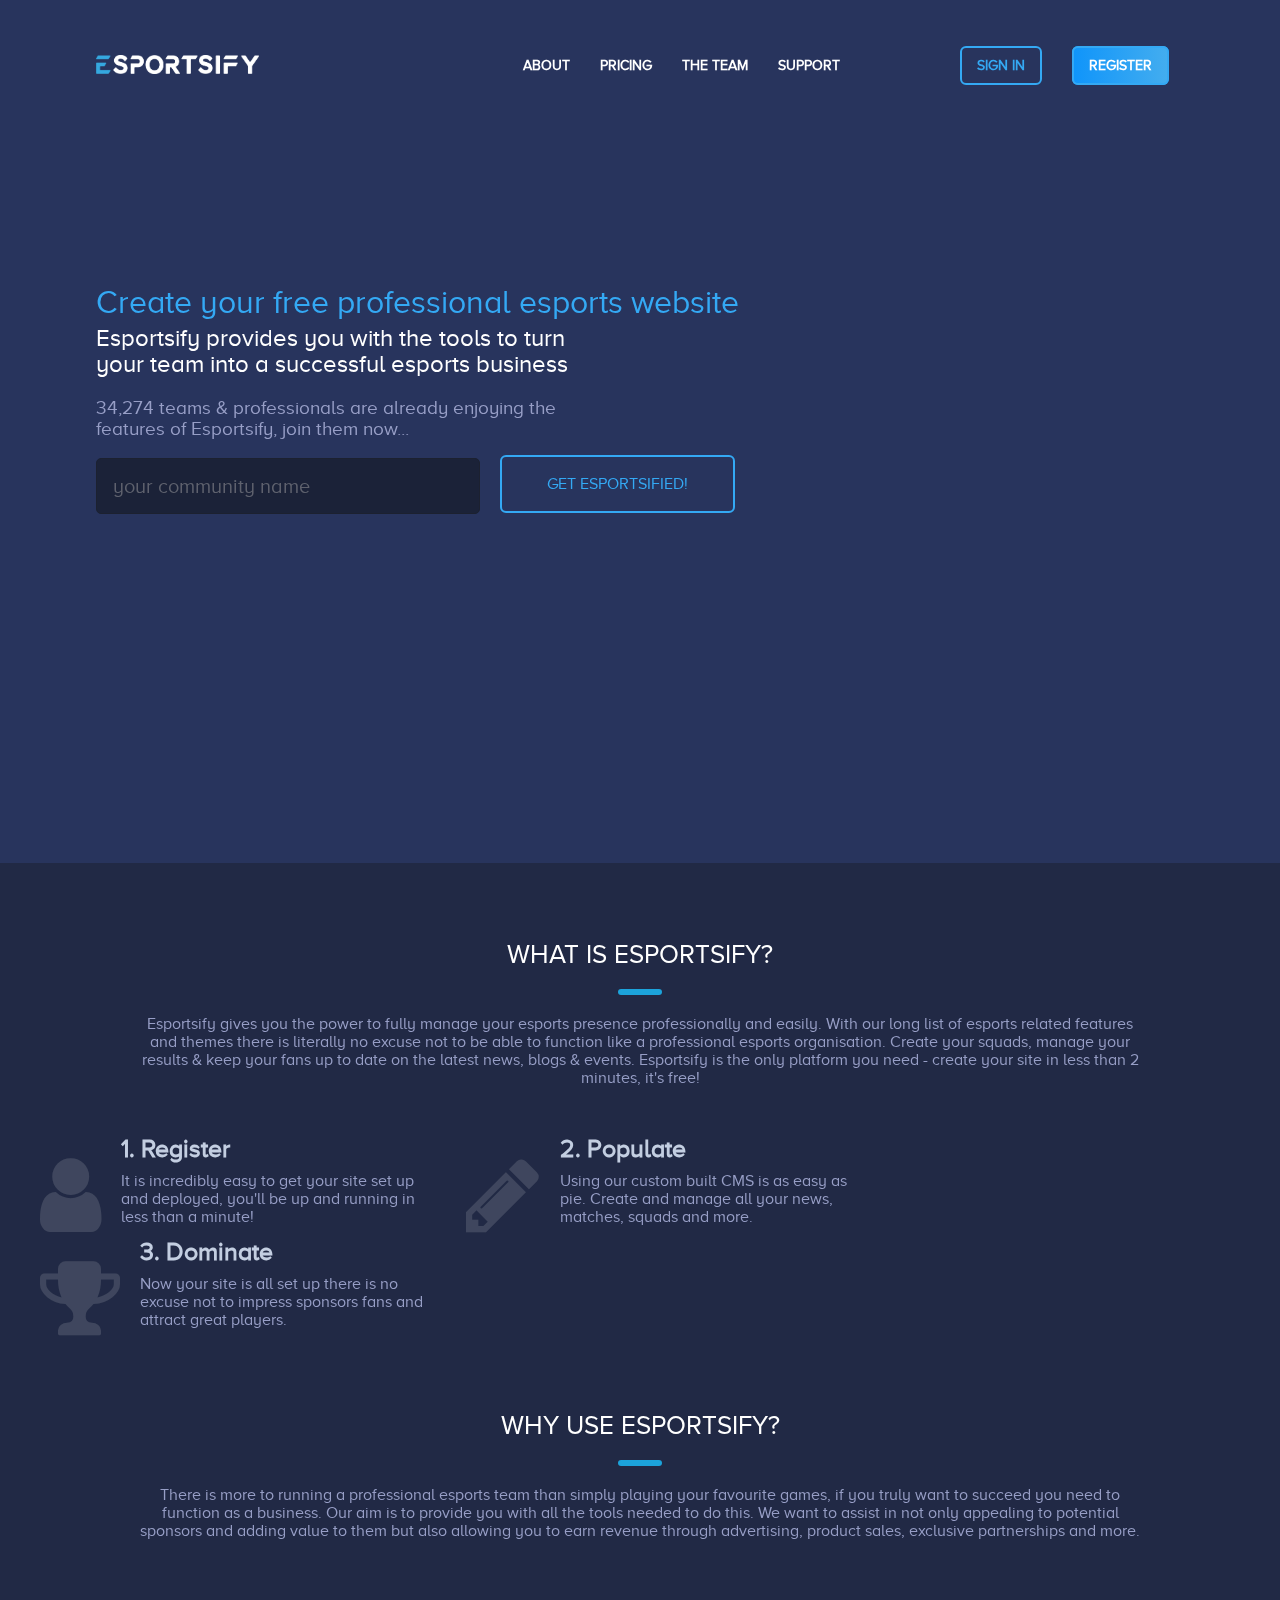
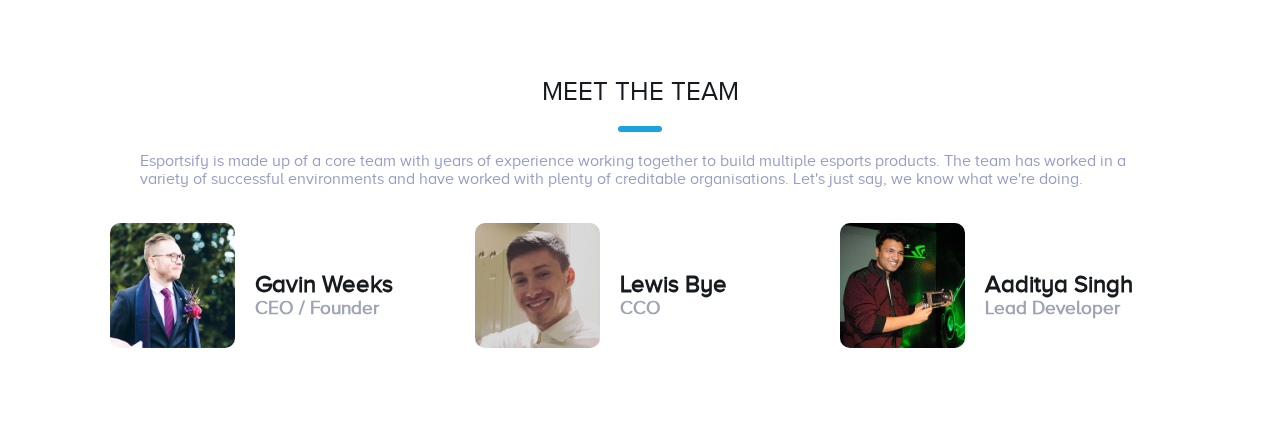
==== index.html @ 8fcce278 "new background video and about tidy up" ====
<!DOCTYPE html>

<head>
  <title>Esportsify</title>

  <link rel="stylesheet" type="text/css" href="/fonts/fonts.min.css">
  <link rel="stylesheet" type="text/css" href="css/font-awesome.min.css">
  <link rel="stylesheet" type="text/css" href="css/style.css">
</head>

<body>

  <div class="wrap">

    <header class="main-header">
      <div class="container">
        <img class="logo" src="img/logo.png">

        <ul class="secondary-nav">
          <li><a href="sign.html" class="signin-bttn">SIGN IN</a></li>
          <li><a href="register.html" class="register-bttn">REGISTER</a></li>
        </ul>

        <ul class="main-nav">
          <li><a href="#">ABOUT</a></li>
          <li><a href="#">PRICING</a></li>
          <li><a href="#">THE TEAM</a></li>
          <li><a href="#">SUPPORT</a></li>
        </ul>

        <video playsinline autoplay muted loop id="bgvid">
          <source src="img/background.mp4" type="video/mp4">
        </video>

      </div>
    </header>

    <div class="intro-container">

      <h1>Create your <strong>free</strong> professional esports website</h1>
      <h2>Esportsify provides you with the tools to turn your team into a successful esports business</h2>

      <h3>34,274 teams & professionals are already enjoying the features of Esportsify, <strong>join them now...</strong></h2>

      <form>
        <input type="text" placeholder="Your community name">
      </form>

      <a href="index.html" class="esprtfid-bttn">GET ESPORTSIFIED!</a>

  </div>

<div class="about-container clearfix">

    <h1>WHAT IS ESPORTSIFY?</h1>

    <span class="splitter"></span>

    <p>
      Esportsify gives you the power to fully manage your esports presence professionally and easily. With our long list of esports related features and themes there is literally no excuse not to be able to function like a professional esports organisation. Create your squads, manage your results & keep your fans up to date on the latest news, blogs & events. Esportsify is the only platform you need - create your site in less than 2 minutes, it's free!
    </p>

    <ul class="get-started clearfix">
    	<li>
    		<span class="fa-user fa"></span>
    			<h3>1. Register</h3>
          <p>It is incredibly easy to get your site set up and deployed, you'll be up and running in less than a minute!</p>
      </li>

      <li>
        <span class="fa-pencil fa"></span>
        <h3>2. Populate</h3>
        <p>Using our custom built CMS is as easy as pie. Create and manage all your news, matches, squads and more.</p>
      </li>

      <li>
        <span class="fa-trophy fa"></span>
        <h3>3. Dominate</h3>
        <p>Now your site is all set up there is no excuse not to impress sponsors fans and attract great players.</p>
      </li>
      </ul>

      <h1>WHY USE ESPORTSIFY?</h1>

      <span class="splitter"></span>

      <p>There is more to running a professional esports team than simply playing your favourite games, if you truly want to succeed you need to function as a business. Our aim is to provide you with all the tools needed to do this. We want to assist in
        not only appealing to potential sponsors and adding value to them but also allowing you to earn revenue through advertising, product sales, exclusive partnerships and more.</p>

    </div>

    <div class="team-container clearfix">

      <h1>MEET THE TEAM</h1>

      <span class="splitter"></span>

      <p>Esportsify is made up of a core team with years of experience working together to build multiple esports products. The team has worked in a variety of successful environments and have worked with plenty of creditable organisations.
        Let's just say, we know what we're doing. </p>

      <ul class="the-team clearfix">
        <li><img src="img/gavin.jpg" alt="Gavin Weeks">
          <h2>Gavin Weeks</h2>
          <h3>CEO / Founder</h3>
        </li>
        <li>
          <img src="img/lewis.png" alt="Lewis Bye">
          <h2>Lewis Bye</h2>
          <h3>CCO</h3>
        </li>
        <li><img src="img/aaditya.jpg" alt="Aaditya Singh">
          <h2>Aaditya Singh</h2>
          <h3>Lead Developer</h3>
        </li>
      </ul>


    </div>










  </div>

</body>

</html>
---- fonts/fonts.min.css ----
@font-face{font-family:proxima_nova_altblack;src:url('Mark Simonson - Proxima Nova Alt Black-webfont.eot');src:url('Mark Simonson - Proxima Nova Alt Black-webfont.eot?#iefix') format('embedded-opentype'),url('Mark Simonson - Proxima Nova Alt Black-webfont.woff2') format('woff2'),url('Mark Simonson - Proxima Nova Alt Black-webfont.woff') format('woff'),url('Mark Simonson - Proxima Nova Alt Black-webfont.ttf') format('truetype'),url('Mark Simonson - Proxima Nova Alt Black-webfont.svg#proxima_nova_altblack') format('svg');font-weight:400;font-style:normal}@font-face{font-family:proxima_nova_altbold;src:url('Mark Simonson - Proxima Nova Alt Bold-webfont.eot');src:url('Mark Simonson - Proxima Nova Alt Bold-webfont.eot?#iefix') format('embedded-opentype'),url('Mark Simonson - Proxima Nova Alt Bold-webfont.woff2') format('woff2'),url('Mark Simonson - Proxima Nova Alt Bold-webfont.woff') format('woff'),url('Mark Simonson - Proxima Nova Alt Bold-webfont.ttf') format('truetype'),url('Mark Simonson - Proxima Nova Alt Bold-webfont.svg#proxima_nova_altbold') format('svg');font-weight:400;font-style:normal}@font-face{font-family:'Proxima Nova';src:url('Mark Simonson - Proxima Nova Alt Regular-webfont.eot');src:url('Mark Simonson - Proxima Nova Alt Regular-webfont.eot?#iefix') format('embedded-opentype'),url('Mark Simonson - Proxima Nova Alt Regular-webfont.woff2') format('woff2'),url('Mark Simonson - Proxima Nova Alt Regular-webfont.woff') format('woff'),url('Mark Simonson - Proxima Nova Alt Regular-webfont.ttf') format('truetype'),url('Mark Simonson - Proxima Nova Alt Regular-webfont.svg#proxima_nova_altregular') format('svg');font-weight:400;font-style:normal}@font-face{font-family:proxima_nova_scosfthin;src:url('Mark Simonson - Proxima Nova ScOsf Thin-webfont.eot');src:url('Mark Simonson - Proxima Nova ScOsf Thin-webfont.eot?#iefix') format('embedded-opentype'),url('Mark Simonson - Proxima Nova ScOsf Thin-webfont.woff2') format('woff2'),url('Mark Simonson - Proxima Nova ScOsf Thin-webfont.woff') format('woff'),url('Mark Simonson - Proxima Nova ScOsf Thin-webfont.ttf') format('truetype'),url('Mark Simonson - Proxima Nova ScOsf Thin-webfont.svg#proxima_nova_scosfthin') format('svg');font-weight:400;font-style:normal}@font-face{font-family:proxima_nova_ltsemibold;src:url('Mark Simonson - Proxima Nova Semibold-webfont.eot');src:url('Mark Simonson - Proxima Nova Semibold-webfont.eot?#iefix') format('embedded-opentype'),url('Mark Simonson - Proxima Nova Semibold-webfont.woff2') format('woff2'),url('Mark Simonson - Proxima Nova Semibold-webfont.woff') format('woff'),url('Mark Simonson - Proxima Nova Semibold-webfont.ttf') format('truetype'),url('Mark Simonson - Proxima Nova Semibold-webfont.svg#proxima_nova_ltsemibold') format('svg');font-weight:400;font-style:normal}@font-face{font-family:proxima_nova_ltthin;src:url('Mark Simonson - Proxima Nova Thin-webfont.eot');src:url('Mark Simonson - Proxima Nova Thin-webfont.eot?#iefix') format('embedded-opentype'),url('Mark Simonson - Proxima Nova Thin-webfont.woff2') format('woff2'),url('Mark Simonson - Proxima Nova Thin-webfont.woff') format('woff'),url('Mark Simonson - Proxima Nova Thin-webfont.ttf') format('truetype'),url('Mark Simonson - Proxima Nova Thin-webfont.svg#proxima_nova_ltthin') format('svg');font-weight:400;font-style:normal}
---- css/style.css ----
* {
  font-family: 'Proxima Nova', Georgia, sans-serif;
  list-style: none;
  text-decoration: none;
}

body {
  background: #28345d;
  -webkit-font-smoothing: antialiased;
  -moz-osx-font-smoothing: grayscale;
  margin: 0;
}

video#bgvid {
    position: fixed;
    top: 50%;
    left: 50%;
    min-width: 100%;
    min-height: 100%;
    width: auto;
    height: auto;
    z-index: -100;
    -ms-transform: translateX(-50%) translateY(-50%);
    -moz-transform: translateX(-50%) translateY(-50%);
    -webkit-transform: translateX(-50%) translateY(-50%);
    transform: translateX(-50%) translateY(-50%);
    background-size: cover;
    opacity: 0.2;
}

.splitter {
    display: block;
    width: 44px;
    height: 6px;
    border-radius: 10px;
    background: #1ca3db;
    margin: 20px auto;
}



/* Nav */


.logo {
  max-width: 15%;
  margin-top: 15px;
}

.main-nav {
  text-align: center;
  display: block;
}

.main-nav li {
  text-align: center;
    padding: 0 15px 0 15px;
}

.main-nav a {
  font-size: .85em;
  color: #fff;
  text-transform: uppercase;
  font-weight: bold;
}

.main-nav a:hover {
  color: #34a9f4;
}


.secondary-nav {
  margin-left: 50px;
  text-align: center;
  display: block;
  font-weight: bold;
}

.secondary-nav li {
  text-align: center;
    padding: 0 15px 0 15px;
}

.secondary-nav a {
  font-size: .85em;
  text-transform: uppercase;
}

.signin-bttn {
  color: #34a9f4;
  border: 2px solid;
  border-color: #34a9f4;
  border-radius: 6px;
  padding: 10px 15px 10px 15px;
}

.signin-bttn:hover {
    color: #fff;
    background-image: linear-gradient(to right, rgba(16,149,250,1) 0%, rgba(67,173,239,1) 100%);
}

.register-bttn {
  color: #fff;
  background-image: linear-gradient(to right, rgba(16,149,250,1) 0%, rgba(67,173,239,1) 100%);
  border: 2px solid;
  border-color: #34a9f4;
  border-radius: 6px;
  padding: 10px 15px 10px 15px;
}

.register-bttn:hover {
    color: #34a9f4;
    background-image: linear-gradient(to right, rgba(255,255,255,0) 0%, rgba(246,246,246,0) 0%, rgba(237,237,237,0) 0%);
}

/* the team */

.the-team {
  max-width: 1100px;
  margin: 0 auto;
}

.team-container h1 {
  text-align: center;
  color: #171a1f;
  font-weight: 100;
  font-size: 26px;
}

.team-container {
    width: 100%;
    margin: 0 auto;
    background-color: #fff;
    padding: 60px 0;
  }

.the-team > li {
    float: left;
    width: 30%;
    margin-bottom: 40px;
    background: none;
    list-style: none;
    padding: 0!important;
    display: inline-block;
    margin-right: 35px;
}

.the-team > ul {
  text-align:center;
}

.the-team > li > img {
    float: left;
    width: 125px;
    height: 125px;
    border-radius: 10px;
    margin-right: 20px;
}

.the-team h2 {
  padding: 48px 0 0 0;
  margin: 0;
  color: #171a1f;
}

.the-team h3 {
  color: #9da5b2;
  margin: 0;
}

.team-container p {
  color: #979ec6;
  max-width: 1000px;
  margin: 0 auto;
  padding-bottom: 35px;
}

/* About Us Container */

.about-container h1 {
  text-align: center;
  color: #fff;
  font-weight: 100;
  font-size: 26px;
}

.about-container p {
  color: #979ec6;
  max-width: 1000px;
  margin: 0 auto;
}

.about-container ul {
  display: inline-block;
  margin-bottom: 48px;
  margin-top: 48px;
}

.get-started li {
    float: left;
    max-width: 386px;
    text-align: left;
    margin-right: 40px;
}

.get-started li span {
    float: left;
    margin-right: 20px;
    font-size: 86px;
    opacity: .5;
    color: rgba(255, 255, 255, 0.27);
    padding-top: 17px;
}

.get-started li h3 {
    color: #c3cee1;
    font-size: 25px;
    padding-bottom: 10px;
    margin: 0px;
}

#get-started li p {
    text-align: left;
    margin-bottom: 0;
}

/* ----- */

/* layout containers */

.about-container {
  margin: 0 auto;
  text-align: center;
  width: 100%;
  background-color: rgba(23, 26, 31, 0.39);
  padding: 60px 0;
}

.container {
	padding-left: 1em;
	padding-right: 1em;
}

.intro-container {
  padding-top: 200px;
}

.layout-container {
	padding-left: 1em;
	padding-right: 1em;
  padding-top: 100px;
}

.main-header {
	padding-top: 2.5em;
	padding-bottom: 1.5em;
}

/* Intro */

.intro-container h1 {
  font-weight: 100;
  color: #34a9f4;
  margin-bottom: 5px;
}

.intro-container h2 {
  color: #fff;
  margin-top: 0px;
  max-width: 45%;
  font-weight: 500;
}

.intro-container h3 {
  font-weight:lighter;
  color: #979ec6;
  max-width: 45%;
  font-weight: 300;
}

.intro-container input {
    float: left;
    border: 1px solid #171a1f;
    background: rgba(17, 20, 25, 0.77);
    border-radius: 5px;
    padding: 16px 16px;
    font-size: 20px;
    color: #6f7c8f!important;
    width: 350px;
    margin: 0 20px 0 0;
    text-transform: lowercase;
    opacity: .7;
  }

.intro-container input:focus {
    color: #fff;
    background: rgba(17, 20, 25, 0.77);
    border-color: #34a9f4;
    opacity: 1;
}


.intro-container form {
    height: 17px;
}

.esprtfid-bttn {
  color: #34a9f4;
  border: 2px solid;
  border-color: #34a9f4;
  border-radius: 6px;
  padding: 18px 45px 18px 45px;
  text-align: center;
}

.esprtfid-bttn:hover {
    color: #fff;
    background-image: linear-gradient(to right, rgba(16,149,250,1) 0%, rgba(67,173,239,1) 100%);
}

/* Media query */

.clearfix {
    *zoom: 1;
}
.clearfix:before, .clearfix:after {
    content: ' ';
    line-height: 0;
    display: table;
}
.clearfix:after {
    clear: both;
}

@media (min-width: 789px) {
  .wrap {
    min-height: calc(100vh - 89px);
  }
  .container {
    width: 85%;
    max-width: 1150px;
    margin: 0 auto;
  }
  .intro-container {
    width: 85%;
    max-width: 1150px;
    margin: 0 auto;
    padding-bottom: 370px;
  }
  .main-nav {
    float: right;
  }
  .main-nav li {
    float: left;
  }

  .secondary-nav {
    float: right;
  }
  .secondary-nav li {
    float: left;
  }

  .logo {
    float: left;
  }
}

/*  */
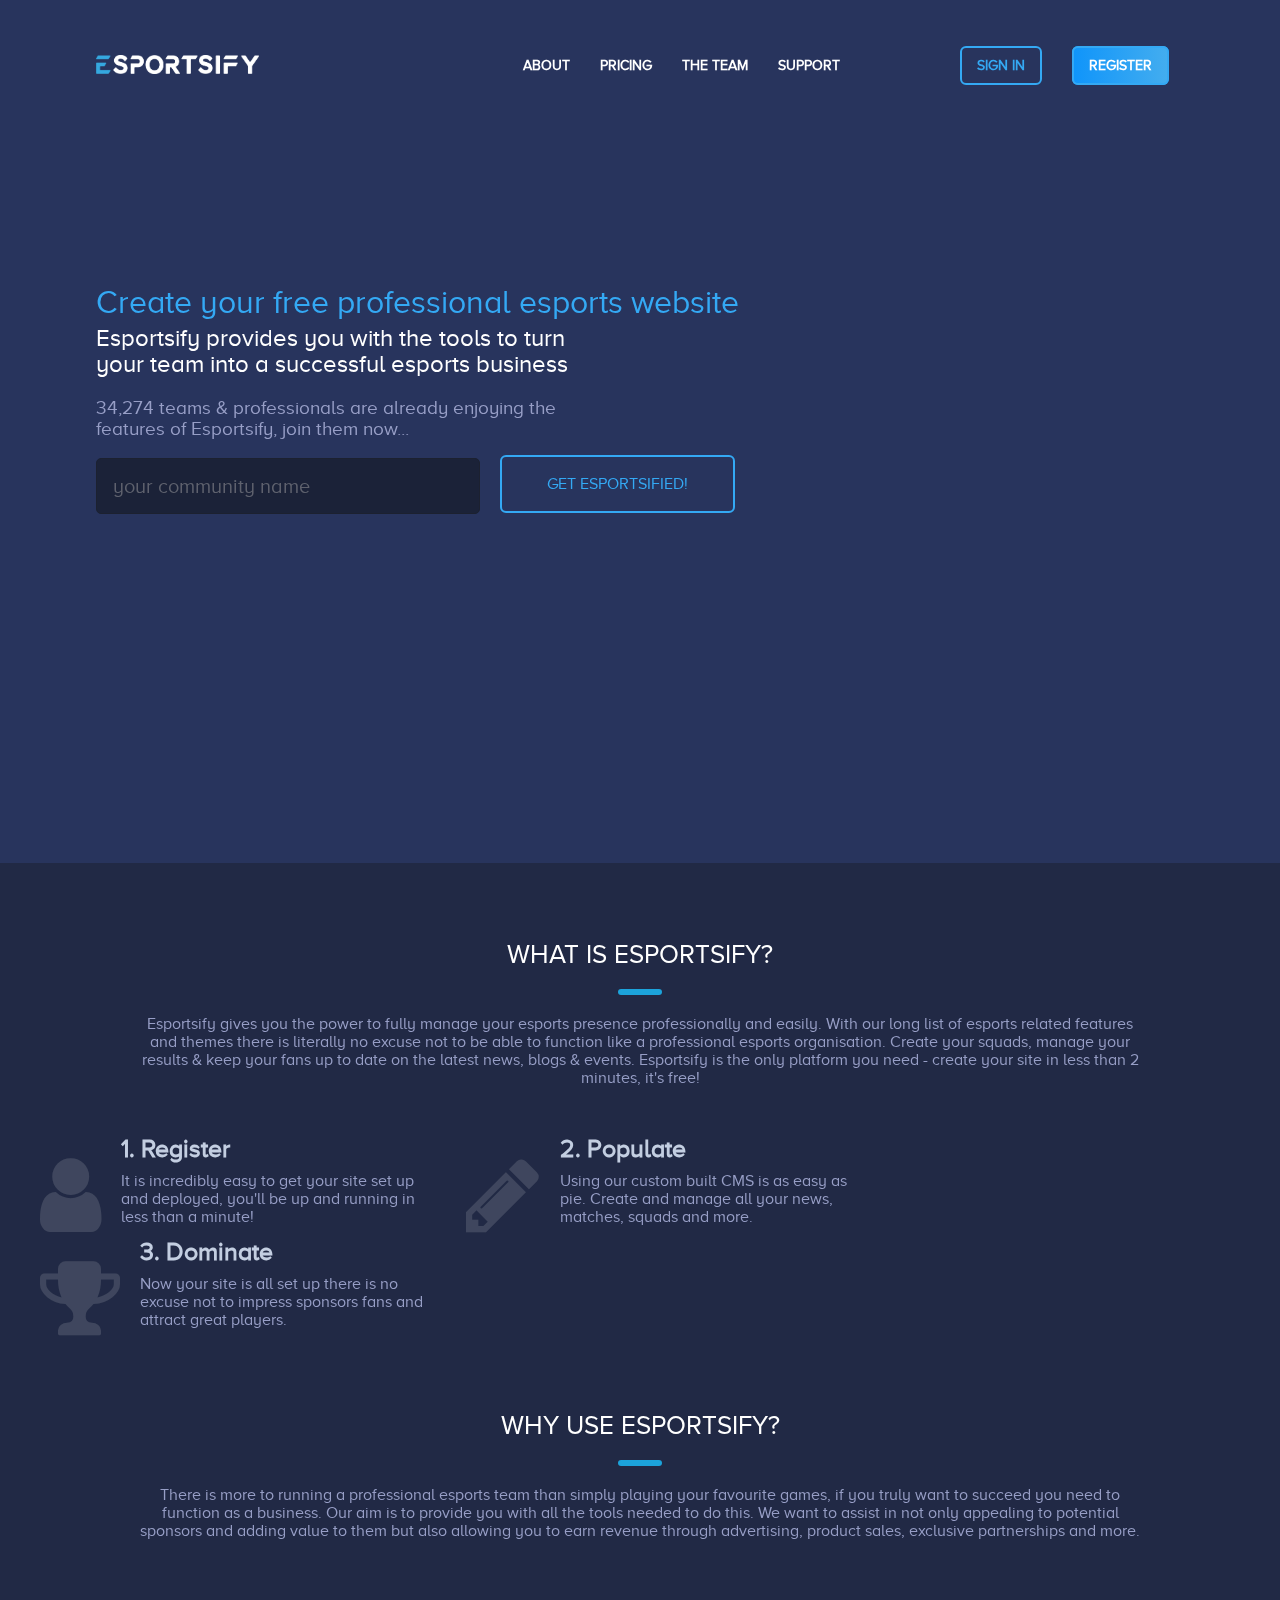
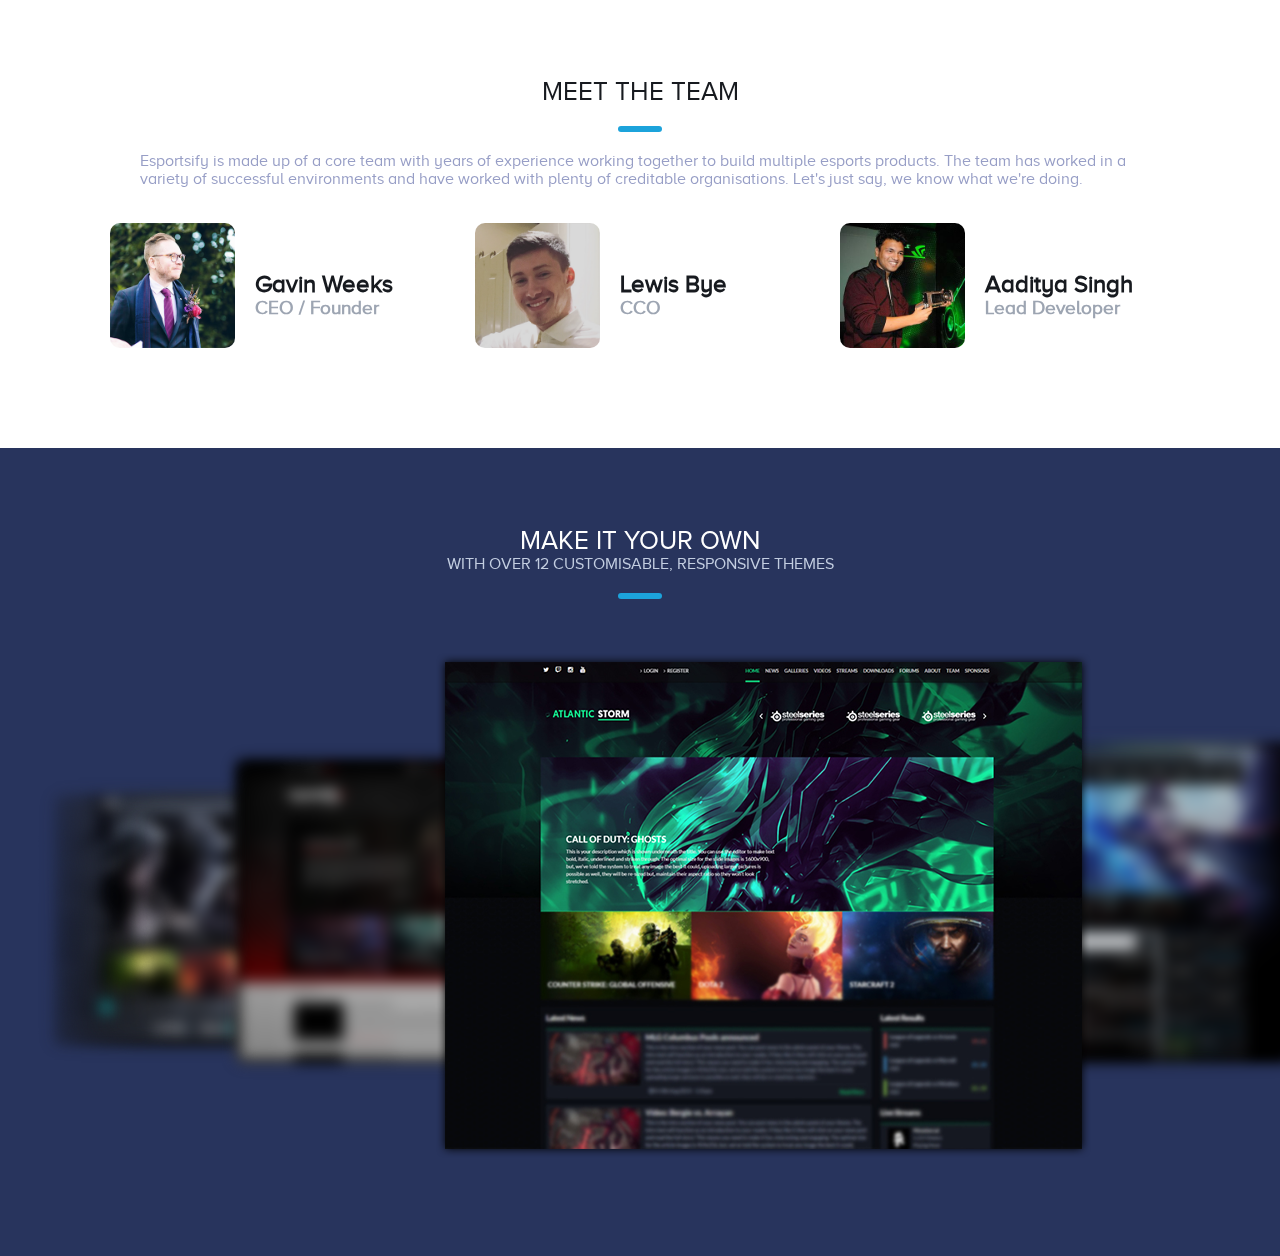
==== commit bf156d26: "addition of themes area" ====
--- a/index.html
+++ b/index.html
@@ -64,7 +64,7 @@
     	<li>
     		<span class="fa-user fa"></span>
     			<h3>1. Register</h3>
-          <p>It is incredibly easy to get your site set up and deployed, you'll be up and running in less than a minute!</p>
+      <p>It is incredibly easy to get your site set up and deployed, you'll be up and running in less than a minute!</p>
       </li>
 
       <li>
@@ -95,8 +95,8 @@
 
       <span class="splitter"></span>
 
-      <p>Esportsify is made up of a core team with years of experience working together to build multiple esports products. The team has worked in a variety of successful environments and have worked with plenty of creditable organisations.
-        Let's just say, we know what we're doing. </p>
+      <p>Esportsify is made up of a core team with years of experience working together to build multiple esports products. The team has worked in a variety of successful environments and have worked with plenty of creditable organisations. Let's just say,
+        we know what we're doing. </p>
 
       <ul class="the-team clearfix">
         <li><img src="img/gavin.jpg" alt="Gavin Weeks">
@@ -117,17 +117,19 @@
 
     </div>
 
+    <div class="themes-container clearfix">
 
+      <h1>MAKE IT YOUR OWN</h1>
+      <p>With over 12 customisable, responsive themes</p>
 
+      <span class="splitter"></span>
 
+      <img src="img/themes.png">
 
-
-
-
+    </div>
 
 
   </div>
-
 </body>
 
 </html>
--- a/css/style.css
+++ b/css/style.css
@@ -318,6 +318,29 @@
     background-image: linear-gradient(to right, rgba(16,149,250,1) 0%, rgba(67,173,239,1) 100%);
 }
 
+/* themes */
+
+
+.themes-container {
+  text-align: center;
+  margin: 0 auto;
+  padding: 60px 0;
+}
+
+.themes-container h1{
+    color: #fff;
+    font-weight: 100;
+    font-size: 26px;
+    margin-bottom: 0px;
+}
+
+.themes-container p {
+  color: #c3cee1;
+  margin-top: 0px;
+  text-transform: uppercase;
+  font-size: 16px;
+}
+
 /* Media query */
 
 .clearfix {
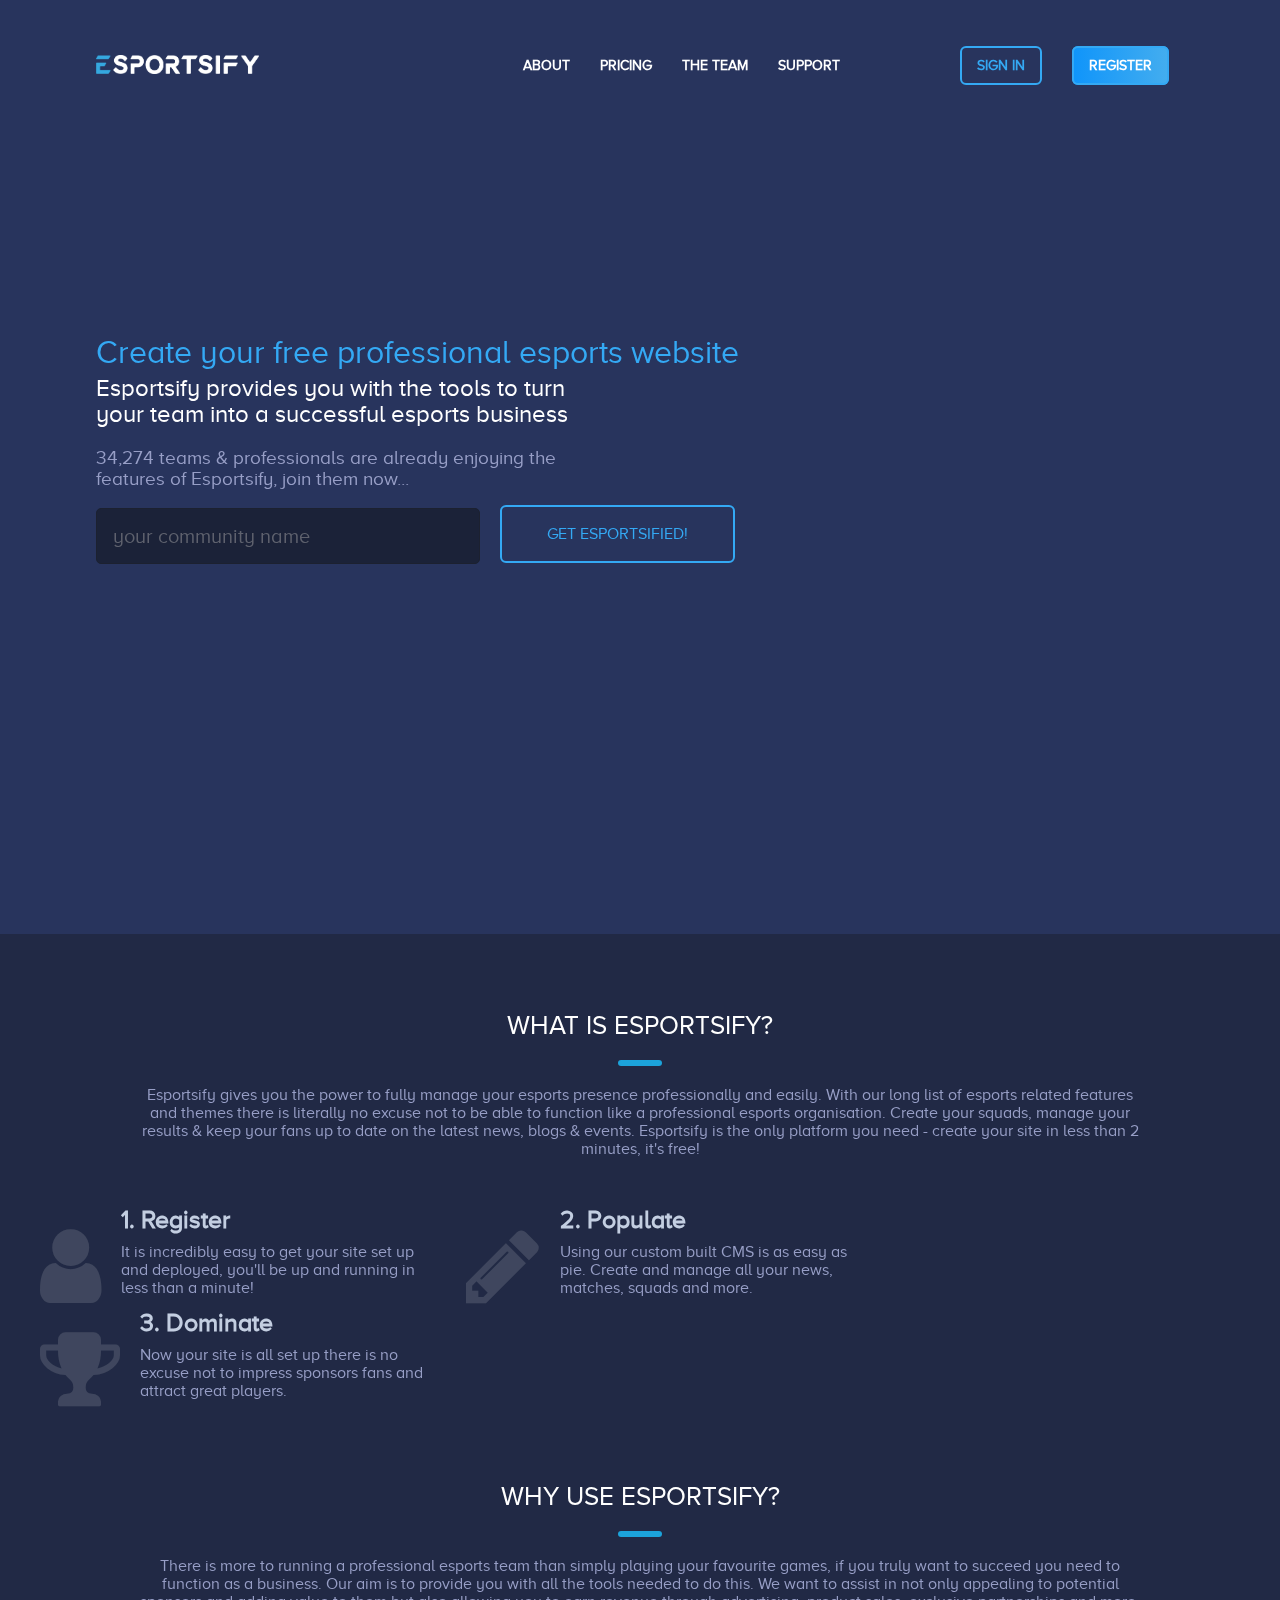
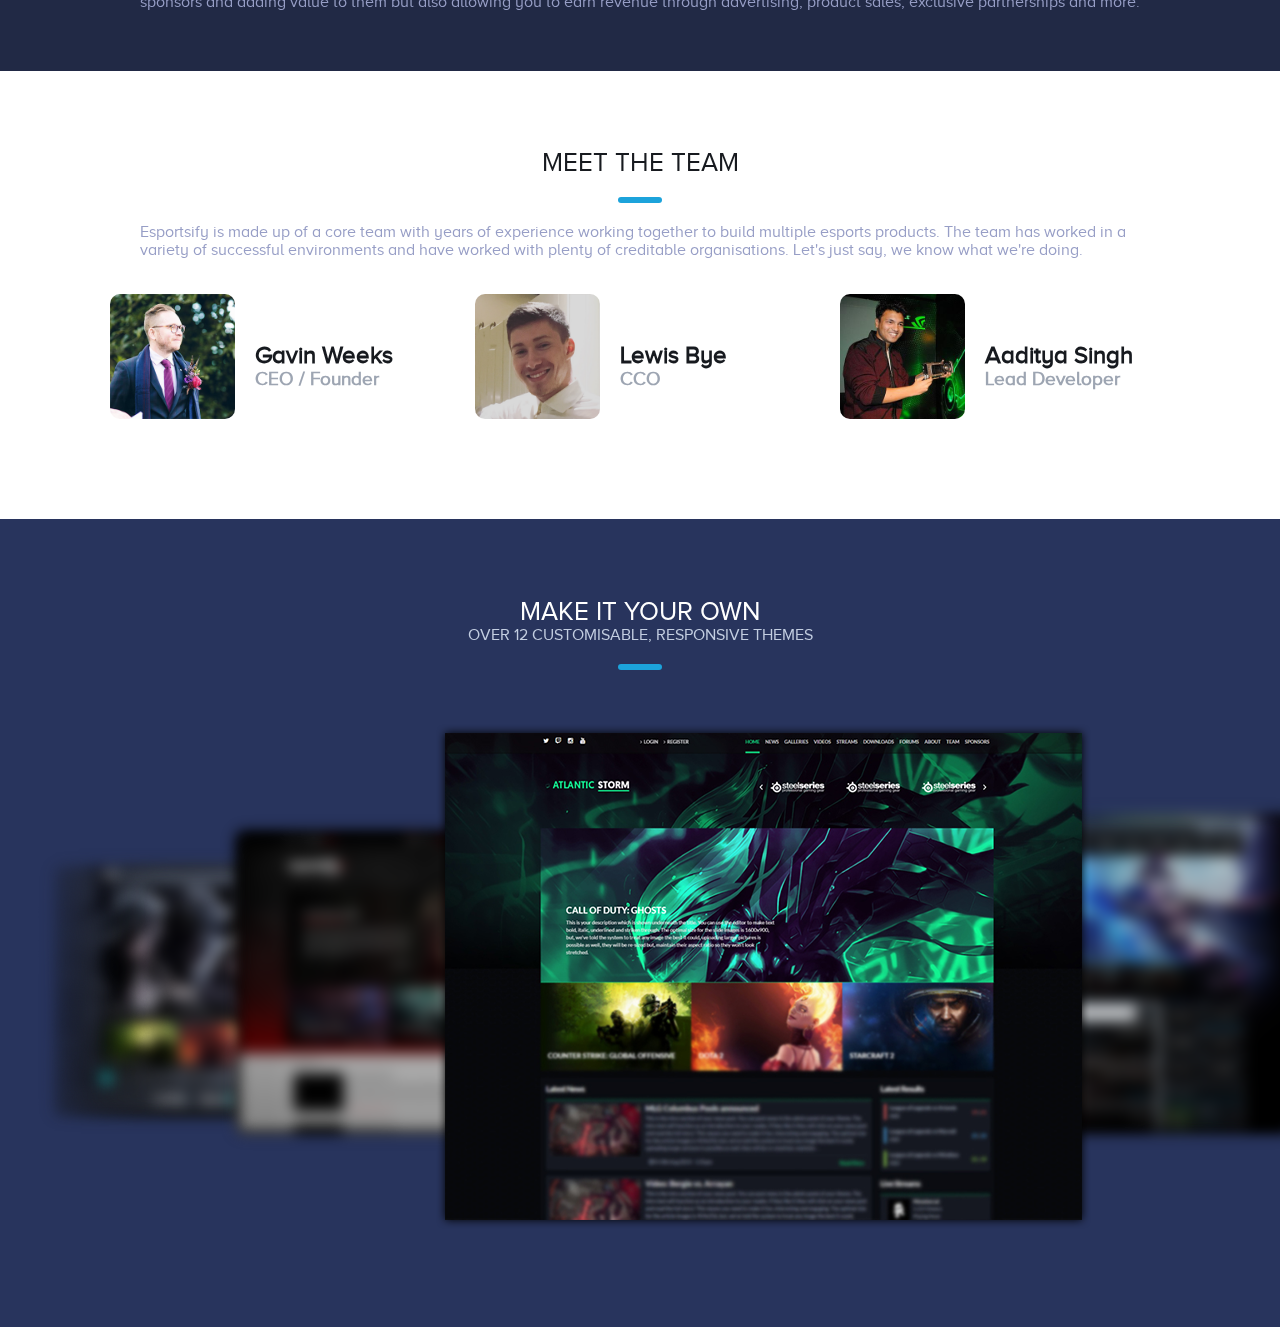
==== commit 66d8dbe4: "css update" ====
--- a/index.html
+++ b/index.html
@@ -13,7 +13,7 @@
   <div class="wrap">
 
     <header class="main-header">
-      <div class="container">
+      <div class="container clearfix">
         <img class="logo" src="img/logo.png">
 
         <ul class="secondary-nav">
@@ -35,7 +35,7 @@
       </div>
     </header>
 
-    <div class="intro-container">
+    <div class="intro-container clearfix">
 
       <h1>Create your <strong>free</strong> professional esports website</h1>
       <h2>Esportsify provides you with the tools to turn your team into a successful esports business</h2>
@@ -120,7 +120,7 @@
     <div class="themes-container clearfix">
 
       <h1>MAKE IT YOUR OWN</h1>
-      <p>With over 12 customisable, responsive themes</p>
+      <p>Over 12 customisable, responsive themes</p>
 
       <span class="splitter"></span>
 
--- a/css/style.css
+++ b/css/style.css
@@ -285,7 +285,7 @@
     border-radius: 5px;
     padding: 16px 16px;
     font-size: 20px;
-    color: #6f7c8f!important;
+    color: #fff;
     width: 350px;
     margin: 0 20px 0 0;
     text-transform: lowercase;
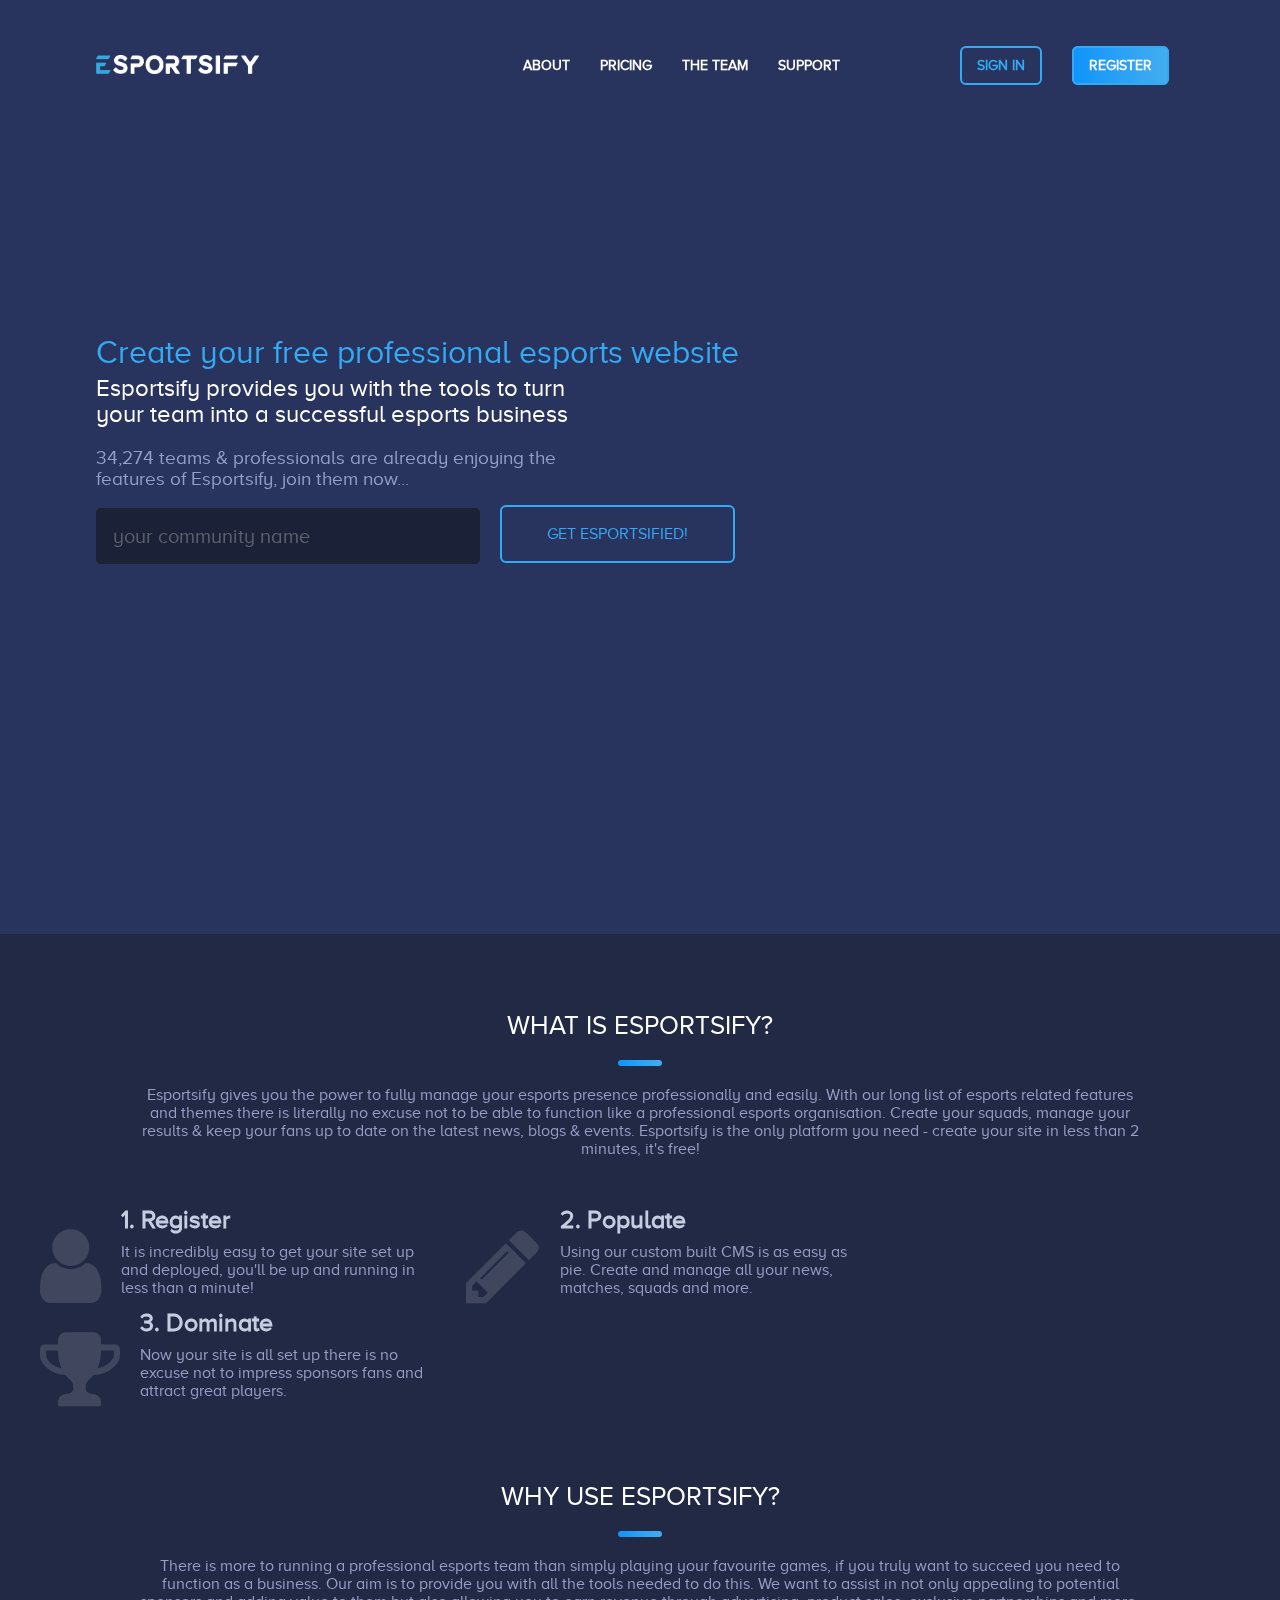
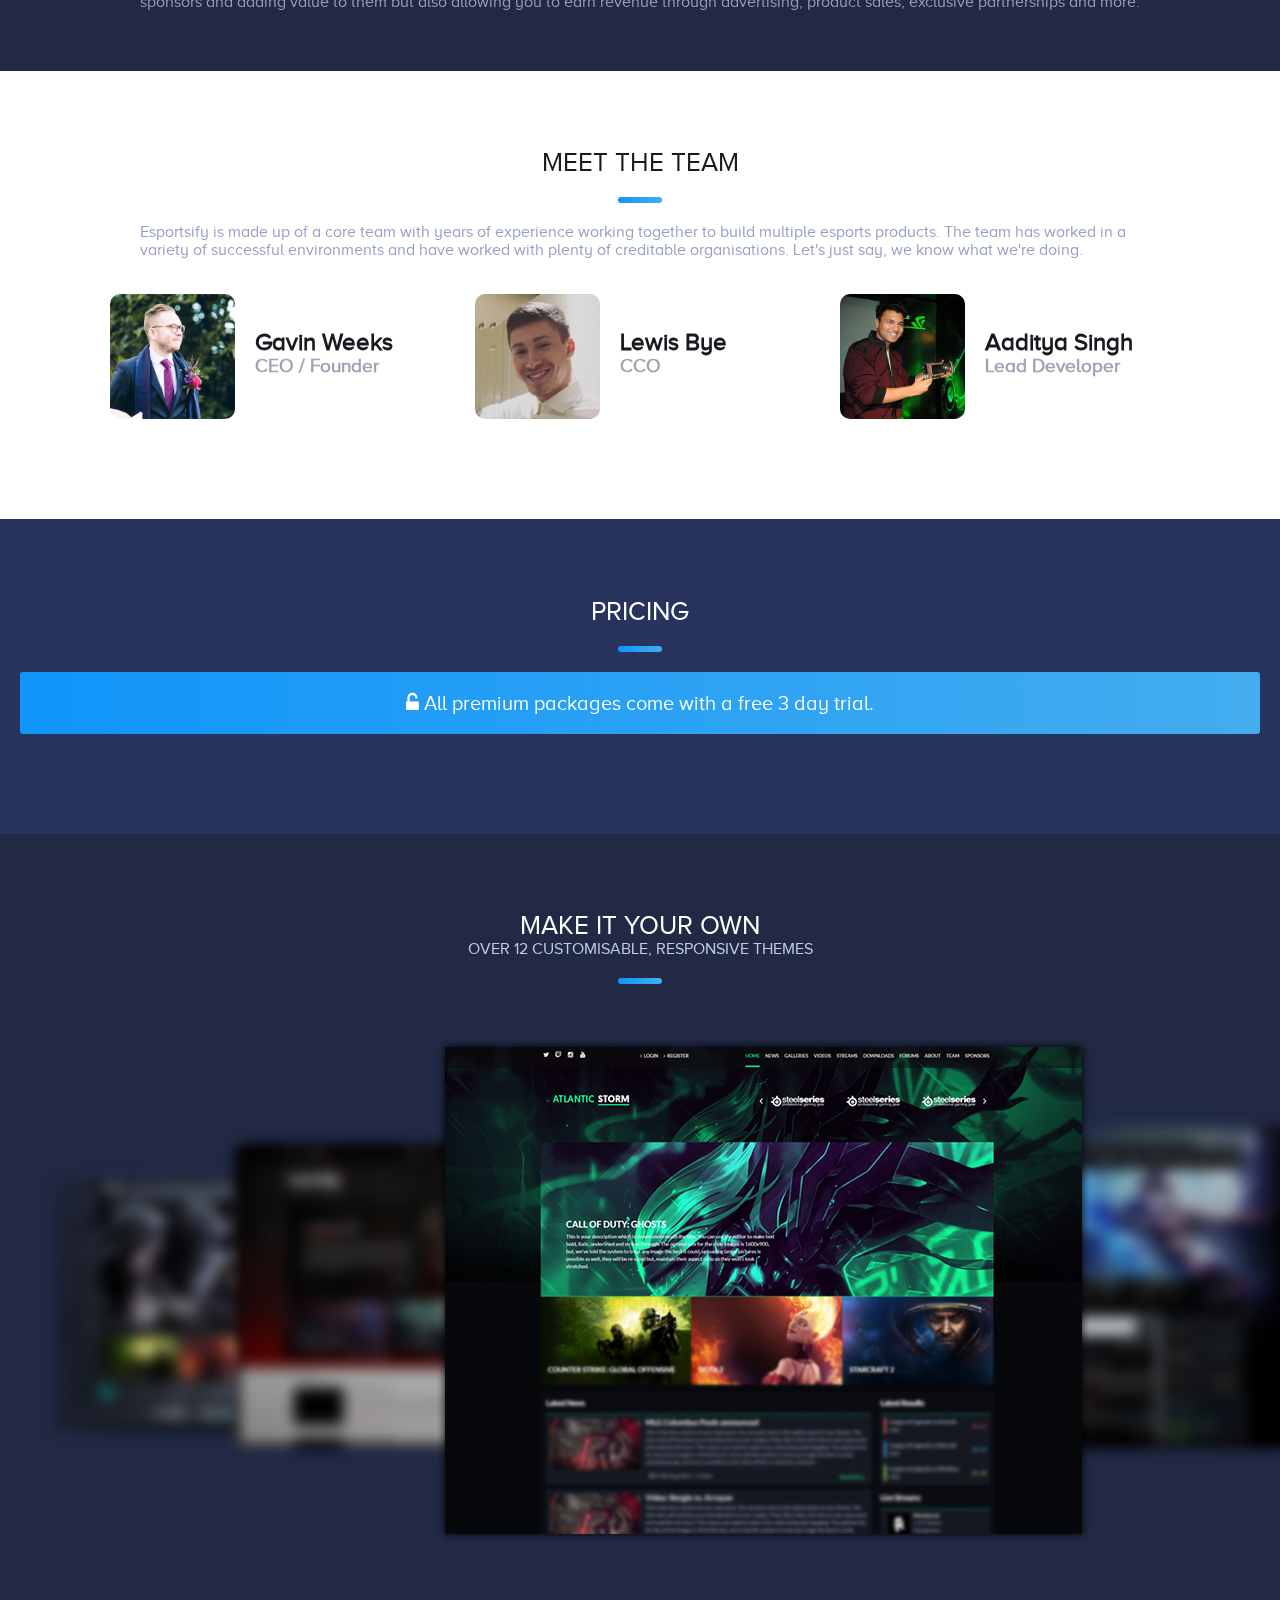
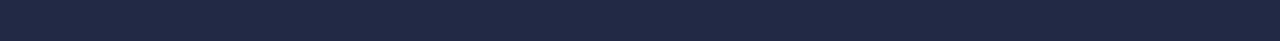
==== commit fcef8798: "pricing area addition" ====
--- a/index.html
+++ b/index.html
@@ -117,6 +117,21 @@
 
     </div>
 
+
+    <!-- PRICING -->
+
+    <div class="price-container clearfix">
+
+      <h1>PRICING</h1>
+
+      <span class="splitter"></span>
+
+      <div id="free-trial"><span class="fa-unlock-alt fa"></span> All premium packages come with a free 3 day trial.</div>
+
+    </div>
+
+    <!-- PRICING END -->
+
     <div class="themes-container clearfix">
 
       <h1>MAKE IT YOUR OWN</h1>
@@ -130,6 +145,9 @@
 
 
   </div>
+
+
+
 </body>
 
 </html>
--- a/css/style.css
+++ b/css/style.css
@@ -33,7 +33,7 @@
     width: 44px;
     height: 6px;
     border-radius: 10px;
-    background: #1ca3db;
+    background-image: linear-gradient(to right, rgba(16,149,250,1) 0%, rgba(67,173,239,1) 100%);
     margin: 20px auto;
 }
 
@@ -158,7 +158,7 @@
 }
 
 .the-team h2 {
-  padding: 48px 0 0 0;
+  padding: 35px 0 0 0;
   margin: 0;
   color: #171a1f;
 }
@@ -254,6 +254,33 @@
 .main-header {
 	padding-top: 2.5em;
 	padding-bottom: 1.5em;
+}
+
+
+/* pricing */
+
+.price-container {
+    max-width: 1240px;
+    margin: 0 auto;
+    padding: 60px 0;
+}
+
+.price-container h1 {
+  text-align: center;
+  color: #fff;
+  font-weight: 100;
+  font-size: 26px;
+}
+
+#free-trial {
+    padding: 20px;
+    background-image: linear-gradient(to right, rgba(16,149,250,1) 0%, rgba(67,173,239,1) 100%);
+    border-radius: 3px;
+    font-size: 20px;
+    font-weight: 400;
+    color: #fff;
+    text-align: center;
+    margin-bottom: 40px;
 }
 
 /* Intro */
@@ -325,6 +352,7 @@
   text-align: center;
   margin: 0 auto;
   padding: 60px 0;
+  background-color: rgba(23, 26, 31, 0.39);
 }
 
 .themes-container h1{
@@ -341,6 +369,11 @@
   font-size: 16px;
 }
 
+/* footer */
+
+
+
+
 /* Media query */
 
 .clearfix {
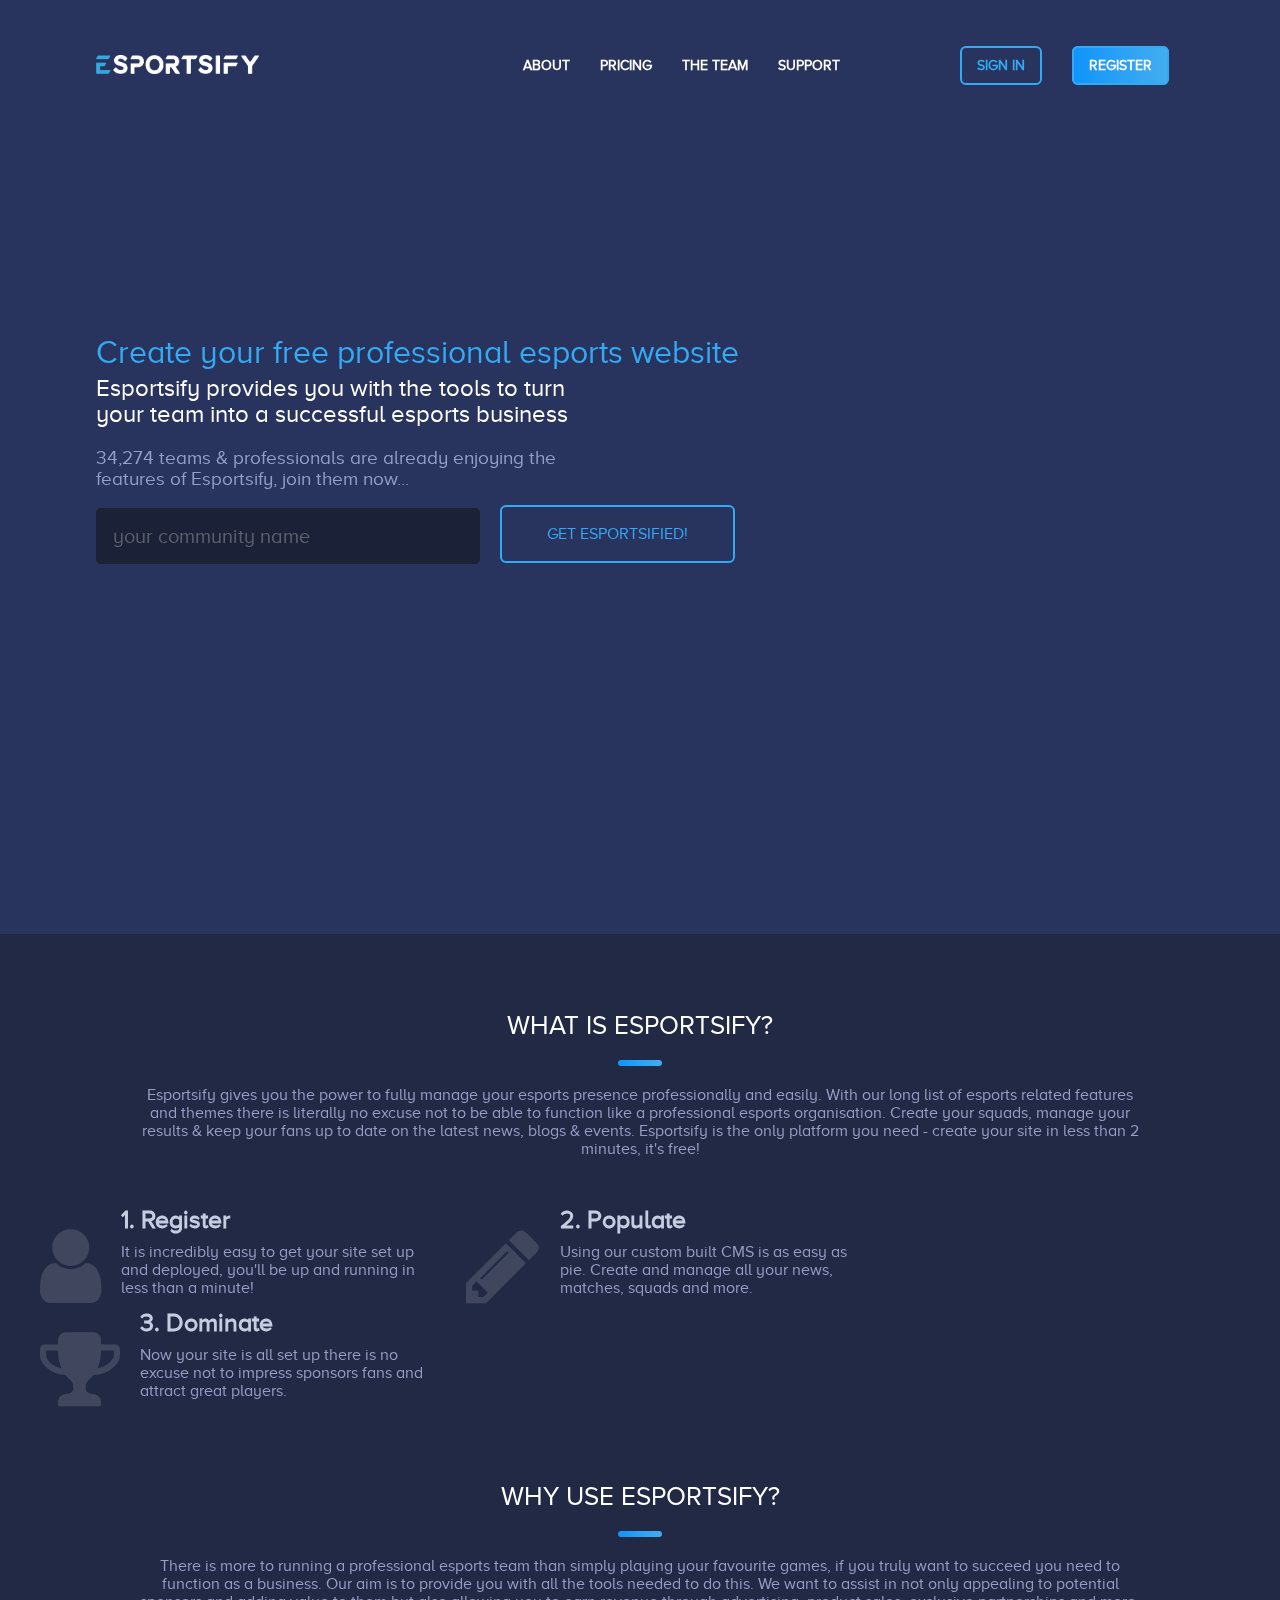
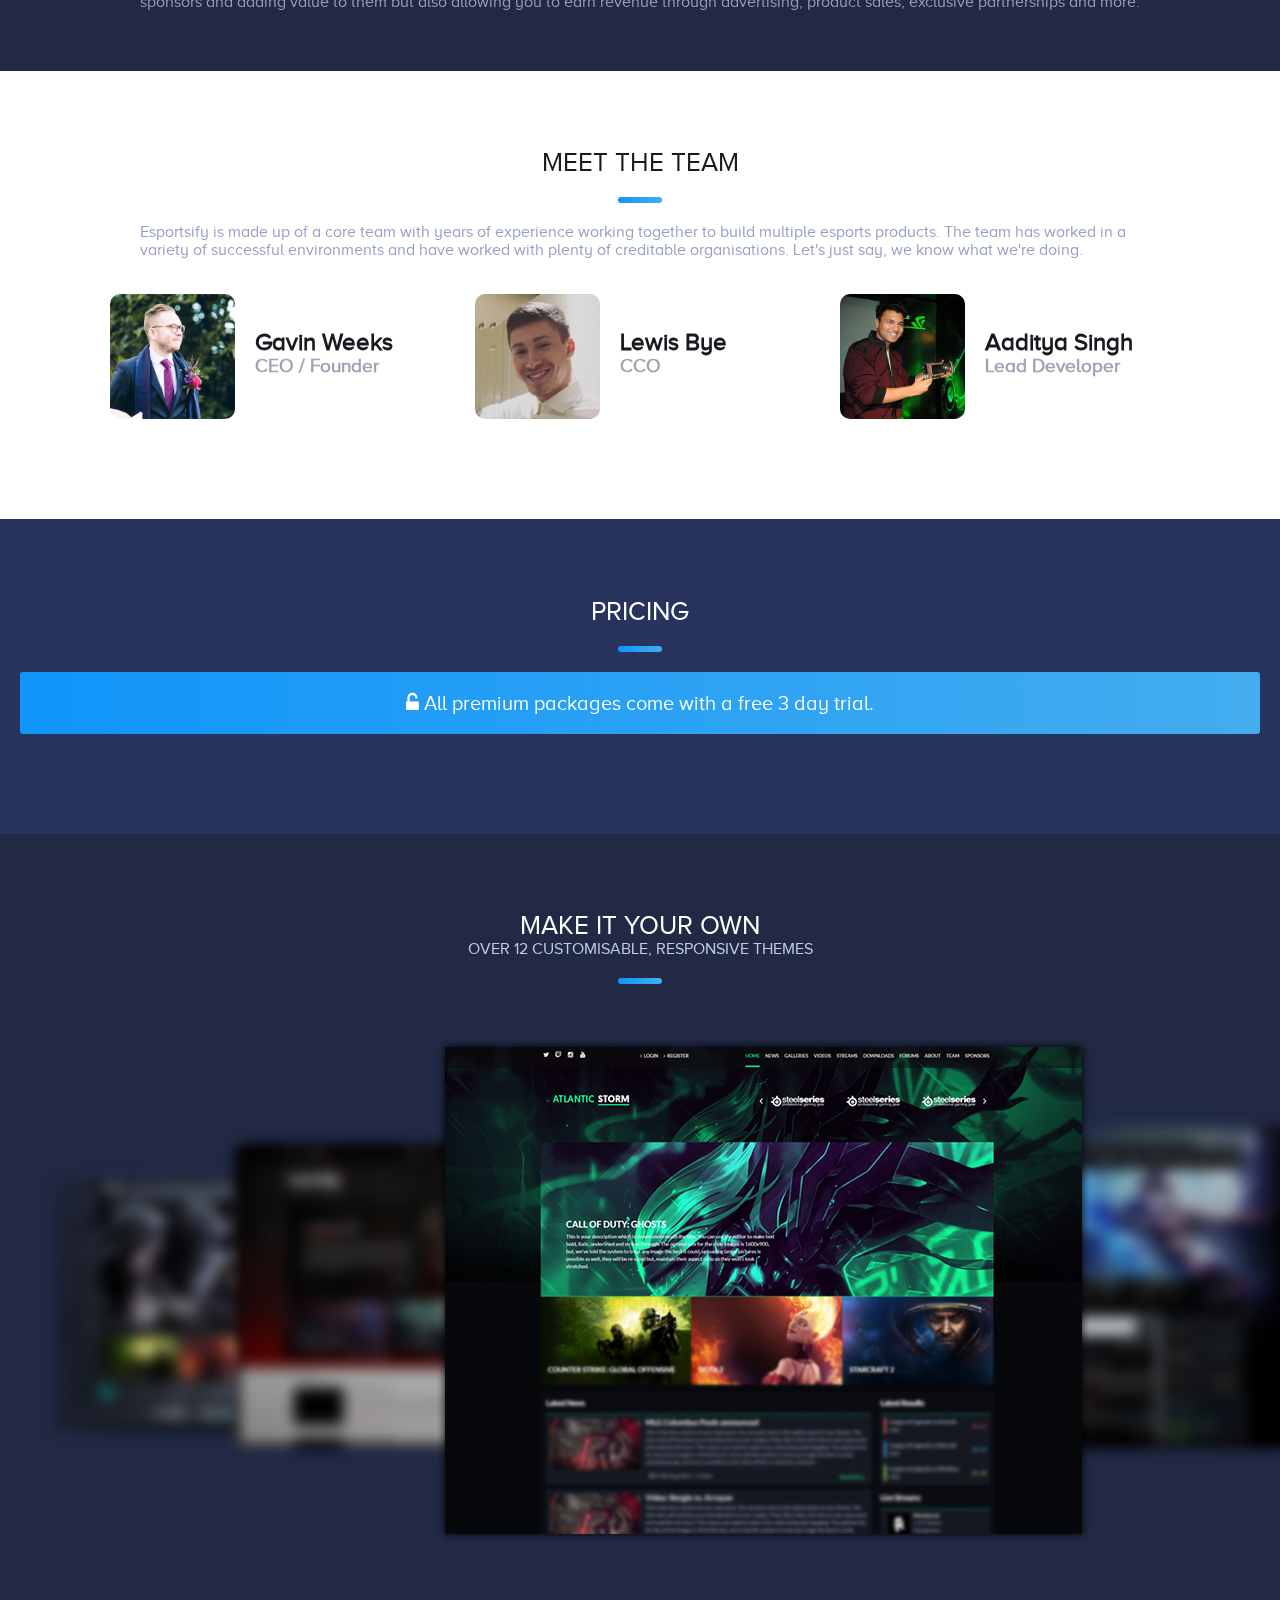
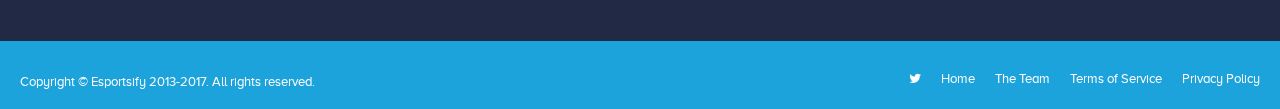
==== commit 966a5a50: "footer addition" ====
--- a/index.html
+++ b/index.html
@@ -144,9 +144,23 @@
     </div>
 
 
+
+    <footer>
+                    <div class="inner">
+                        <nav id="footernav">
+                            <ul>
+                                <li><a href="http://twitter.com/esportsify" target="_blank"><i class="fa fa-twitter"></i></a></li>
+                                <li><a href="/">Home</a></li>
+                                <li><a href="/team">The Team</a></li>
+                                <li><a href="/tos">Terms of Service</a></li>
+                                <li><a href="/privacy">Privacy Policy </a></li>
+                            </ul>
+                        </nav>
+                        <p class="copyright">Copyright © Esportsify 2013-2017. All rights reserved.</p>
+                    </div>
+                </footer>
+
   </div>
-
-
 
 </body>
 
--- a/css/style.css
+++ b/css/style.css
@@ -371,8 +371,63 @@
 
 /* footer */
 
-
-
+footer {
+    background: #1ca3db;
+    color: #fff;
+    padding: 20px;
+    overflow: hidden;
+    clear: both;
+    position: relative;
+    z-index: 1;
+    bottom: 0px;
+    left: 0;
+    right: 0;
+}
+
+.footernav {
+  padding-bottom: 23px;
+    padding-top: 10px;
+}
+
+nav#footernav li a {
+    line-height: 20px;
+    padding: 0;
+    color: #fff;
+    font-weight: 500;
+    display: block;
+    margin-left: 20px;
+}
+
+#footernav ul{
+  margin-top: 8px;
+}
+
+footer p.copyright {
+    float: left;
+    padding-top: 13px;
+}
+
+footer p {
+    margin: 0;
+    font-weight: 300;
+    font-size: 13px;
+}
+
+.inner {
+    max-width: 1240px;
+    margin: 0 auto;
+    overflow: hidden;
+}
+
+nav#footernav {
+    display: block;
+    float: right;
+    font-size: 13px;
+}
+
+nav#footernav li {
+    float: left;
+}
 
 /* Media query */
 
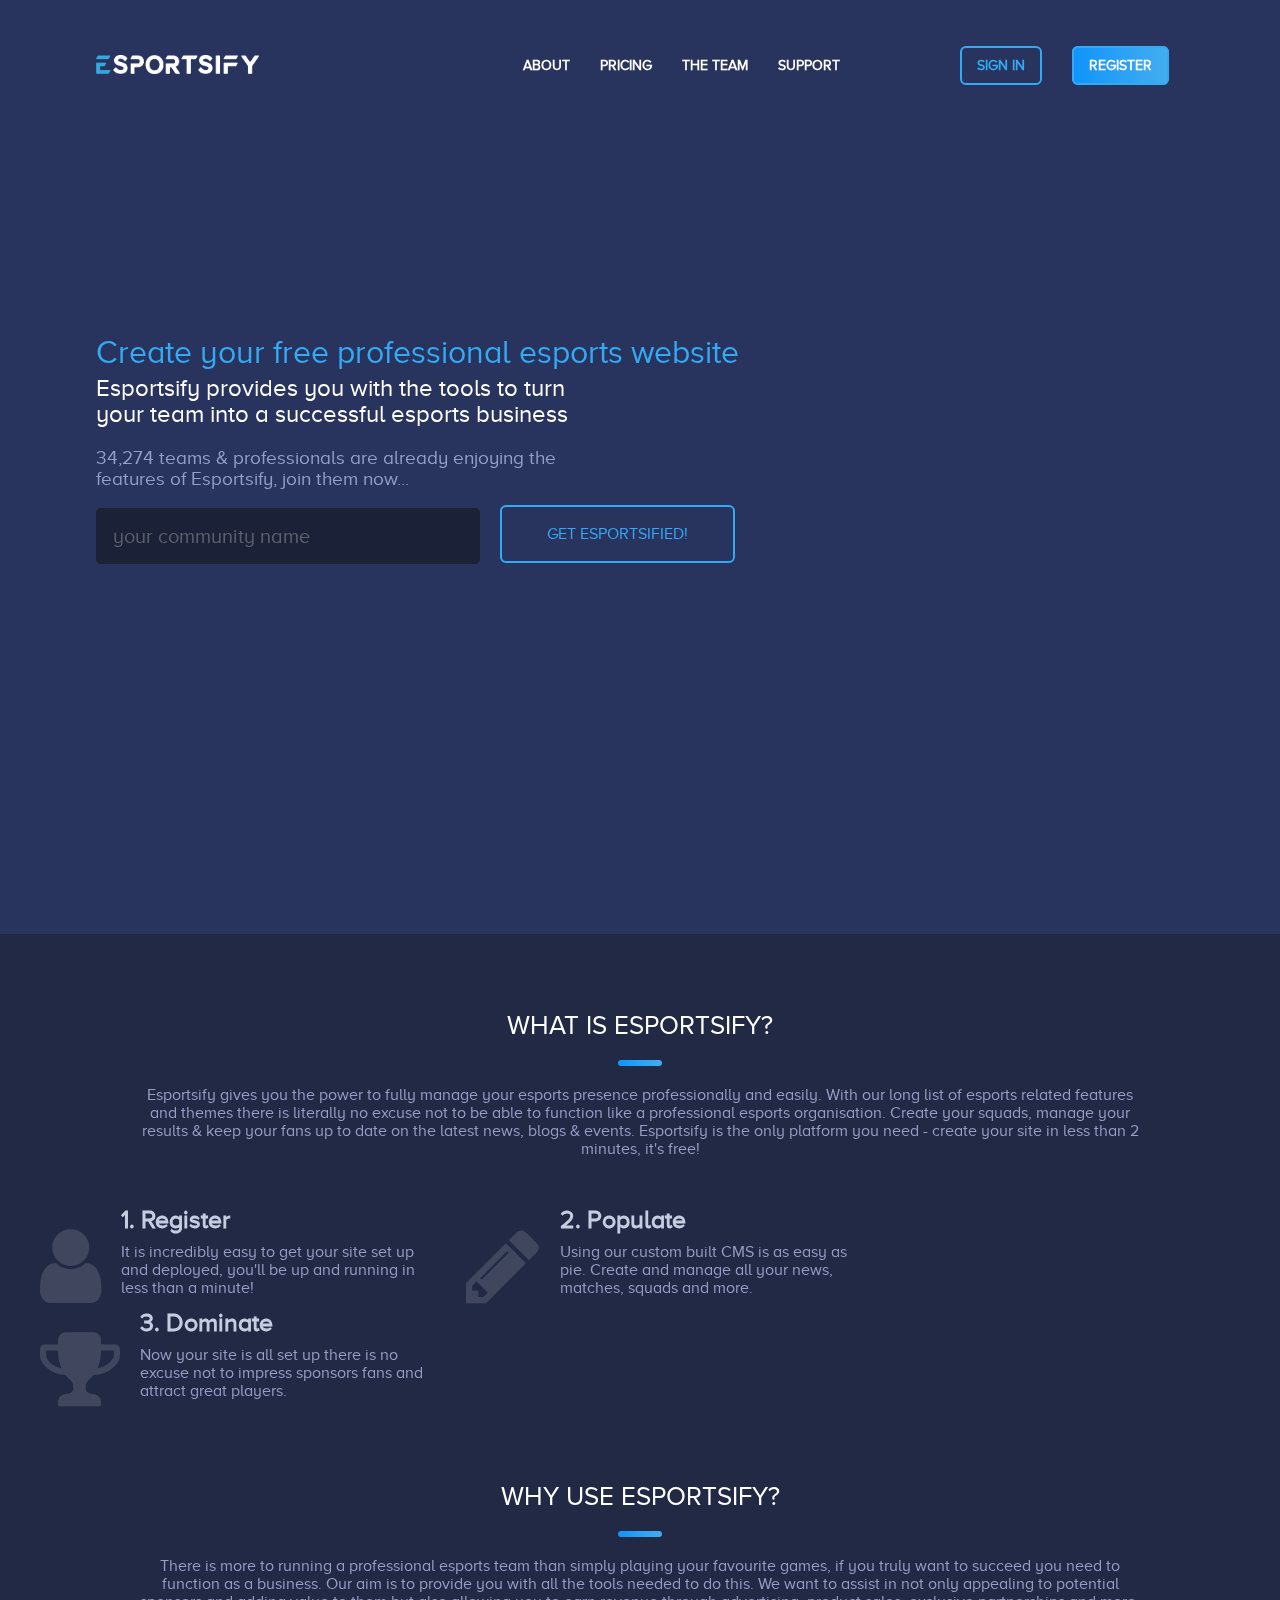
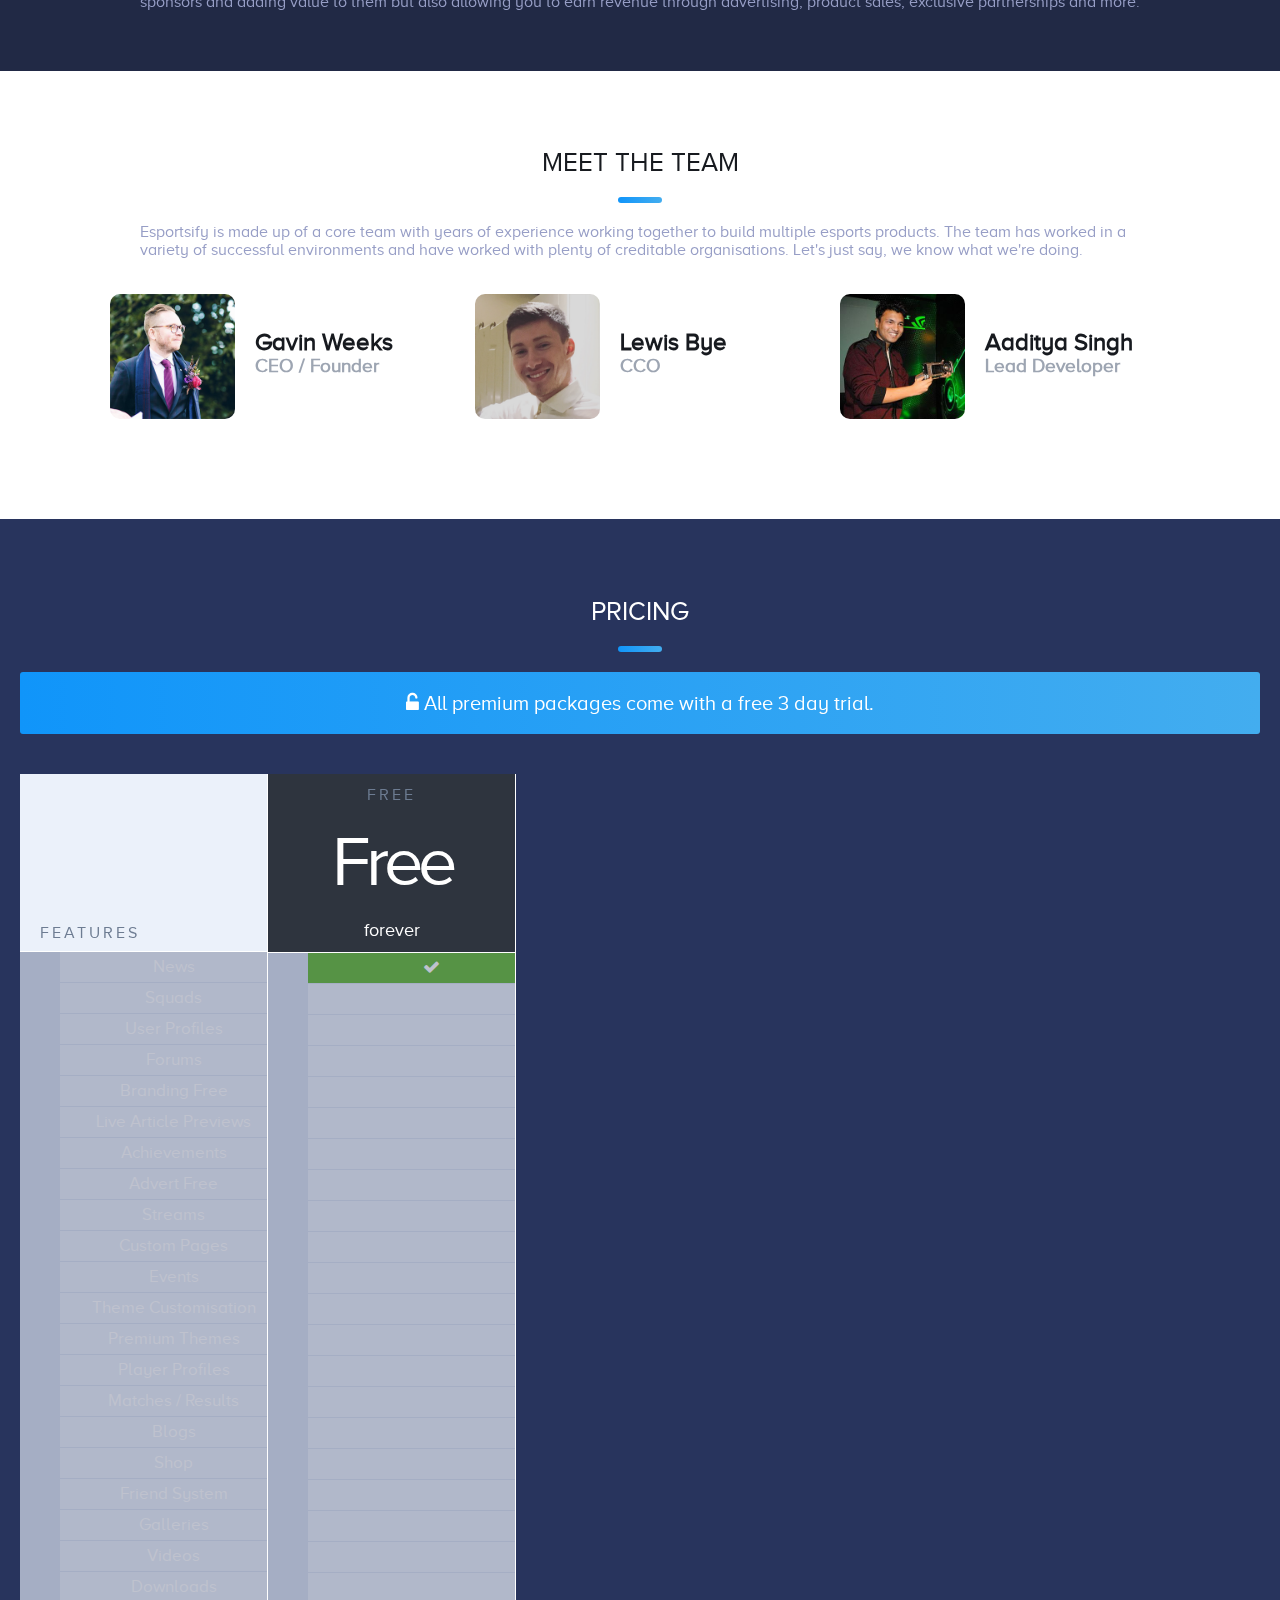
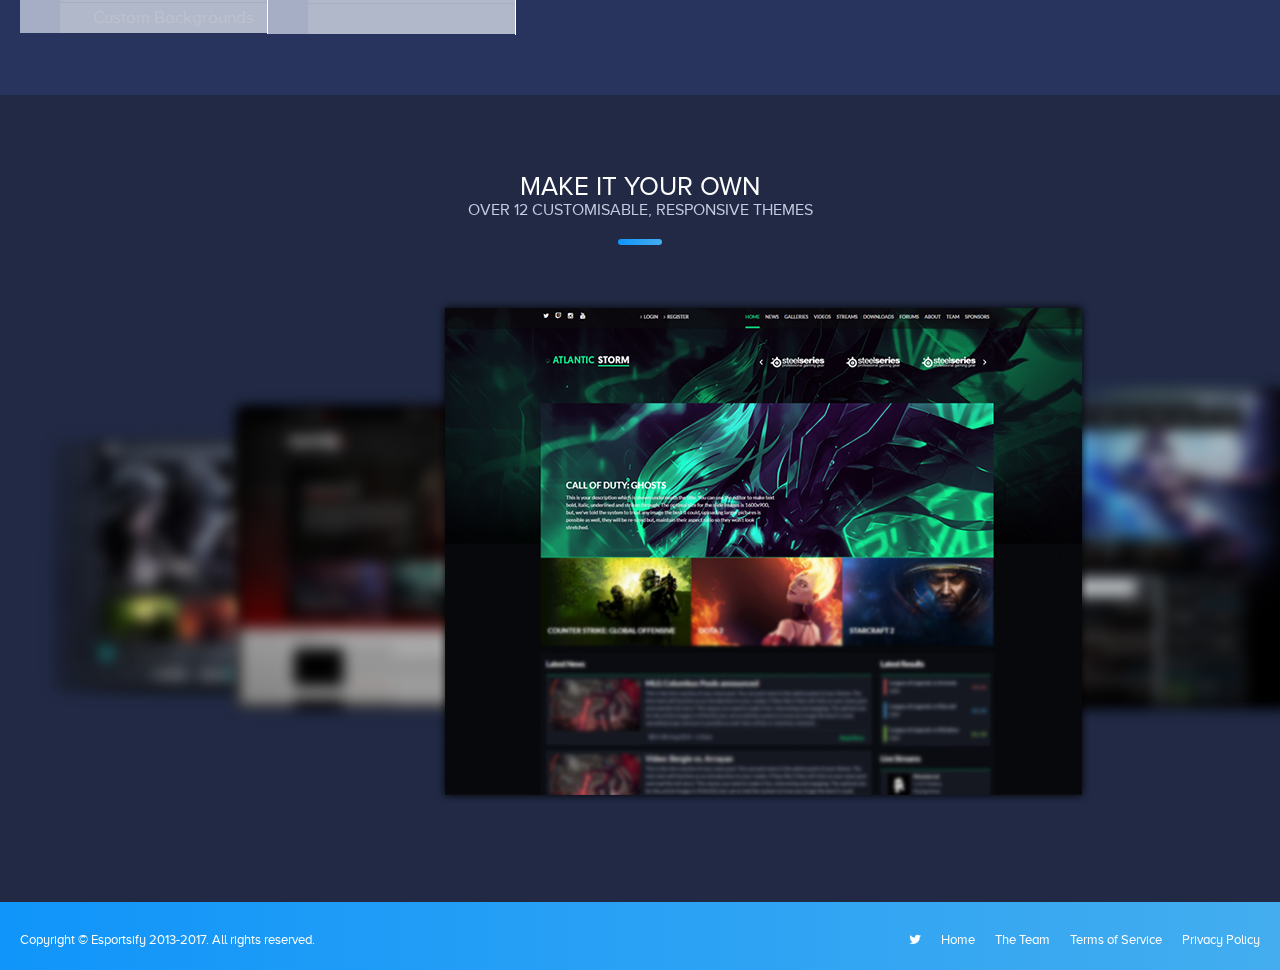
==== commit 7c67a280: "pricing table add" ====
--- a/index.html
+++ b/index.html
@@ -24,7 +24,7 @@
         <ul class="main-nav">
           <li><a href="#">ABOUT</a></li>
           <li><a href="#">PRICING</a></li>
-          <li><a href="#">THE TEAM</a></li>
+          <li><a href="#meet">THE TEAM</a></li>
           <li><a href="#">SUPPORT</a></li>
         </ul>
 
@@ -99,16 +99,16 @@
         we know what we're doing. </p>
 
       <ul class="the-team clearfix">
-        <li><img src="img/gavin.jpg" alt="Gavin Weeks">
+        <li><img class="team-image" src="img/gavin.jpg" alt="Gavin Weeks">
           <h2>Gavin Weeks</h2>
           <h3>CEO / Founder</h3>
         </li>
         <li>
-          <img src="img/lewis.png" alt="Lewis Bye">
+          <img class="team-image" src="img/lewis.png" alt="Lewis Bye">
           <h2>Lewis Bye</h2>
           <h3>CCO</h3>
         </li>
-        <li><img src="img/aaditya.jpg" alt="Aaditya Singh">
+        <li><img class="team-image" src="img/aaditya.jpg" alt="Aaditya Singh">
           <h2>Aaditya Singh</h2>
           <h3>Lead Developer</h3>
         </li>
@@ -128,6 +128,121 @@
 
       <div id="free-trial"><span class="fa-unlock-alt fa"></span> All premium packages come with a free 3 day trial.</div>
 
+
+
+
+
+
+
+
+
+
+      <div>
+
+
+<ul id="pricing-table">
+
+
+  <li class="features">
+    <div class="features-header">
+      <h3>Features</h3>
+    </div>
+    <div class="feature-list">
+      <ul>
+        <li>News</li>
+        <li>Squads</li>
+        <li>User Profiles</li>
+        <li>Forums</li>
+        <li>Branding Free</li>
+        <li>Live Article Previews</li>
+        <li>Achievements</li>
+        <li>Advert Free</li>
+        <li>Streams</li>
+        <li>Custom Pages</li>
+        <li>Events</li>
+        <li>Theme Customisation</li>
+        <li>Premium Themes</li>
+        <li>Player Profiles</li>
+        <li>Matches / Results</li>
+        <li>Blogs</li>
+        <li>Shop</li>
+        <li>Friend System</li>
+        <li>Galleries</li>
+        <li>Videos</li>
+        <li>Downloads</li>
+        <li>Custom Backgrounds</li>
+      </ul>
+    </div>
+  </li>
+
+
+  <li class="free-package">
+    <div class="features-header">
+      <h3>Free</h3>
+      <h4><span>Free</span></h4>
+      <h4>forever</h4>
+    </div>
+    <div class="feature-list" style="display: block">
+      <ul>
+        <li class="tick">
+          <span class="fa-check fa"></span>
+        </li>
+        <li>&nbsp;</li>
+        <li>&nbsp;</li>
+        <li>&nbsp;</li>
+        <li>&nbsp;</li>
+        <li>&nbsp;</li>
+        <li>&nbsp;</li>
+        <li>&nbsp;</li>
+        <li>&nbsp;</li>
+        <li>&nbsp;</li>
+        <li>&nbsp;</li>
+        <li>&nbsp;</li>
+        <li>&nbsp;</li>
+        <li>&nbsp;</li>
+        <li>&nbsp;</li>
+        <li>&nbsp;</li>
+        <li>&nbsp;</li>
+        <li>&nbsp;</li>
+        <li>&nbsp;</li>
+        <li>&nbsp;</li>
+        <li>&nbsp;</li>
+        <li>&nbsp;</li>
+      </ul>
+    </div>
+  </li>
+
+
+  <li>
+  </li>
+
+
+  <li>
+  </li>
+
+
+  <li>
+  </li>
+
+
+</ul>
+
+
+
+
+      </div>
+
+
+
+
+
+
+
+
+
+
+
+
     </div>
 
     <!-- PRICING END -->
@@ -143,22 +258,20 @@
 
     </div>
 
-
-
     <footer>
-                    <div class="inner">
-                        <nav id="footernav">
-                            <ul>
-                                <li><a href="http://twitter.com/esportsify" target="_blank"><i class="fa fa-twitter"></i></a></li>
-                                <li><a href="/">Home</a></li>
-                                <li><a href="/team">The Team</a></li>
-                                <li><a href="/tos">Terms of Service</a></li>
-                                <li><a href="/privacy">Privacy Policy </a></li>
-                            </ul>
-                        </nav>
-                        <p class="copyright">Copyright © Esportsify 2013-2017. All rights reserved.</p>
-                    </div>
-                </footer>
+      <div class="inner">
+        <nav id="footernav">
+          <ul>
+            <li><a href="http://twitter.com/esportsify" target="_blank"><i class="fa fa-twitter"></i></a></li>
+            <li><a href="/">Home</a></li>
+            <li><a href="/team">The Team</a></li>
+            <li><a href="/tos">Terms of Service</a></li>
+            <li><a href="/privacy">Privacy Policy </a></li>
+          </ul>
+        </nav>
+        <p class="copyright">Copyright © Esportsify 2013-2017. All rights reserved.</p>
+      </div>
+    </footer>
 
   </div>
 
--- a/css/style.css
+++ b/css/style.css
@@ -12,35 +12,32 @@
 }
 
 video#bgvid {
-    position: fixed;
-    top: 50%;
-    left: 50%;
-    min-width: 100%;
-    min-height: 100%;
-    width: auto;
-    height: auto;
-    z-index: -100;
-    -ms-transform: translateX(-50%) translateY(-50%);
-    -moz-transform: translateX(-50%) translateY(-50%);
-    -webkit-transform: translateX(-50%) translateY(-50%);
-    transform: translateX(-50%) translateY(-50%);
-    background-size: cover;
-    opacity: 0.2;
+  position: fixed;
+  top: 50%;
+  left: 50%;
+  min-width: 100%;
+  min-height: 100%;
+  width: auto;
+  height: auto;
+  z-index: -100;
+  -ms-transform: translateX(-50%) translateY(-50%);
+  -moz-transform: translateX(-50%) translateY(-50%);
+  -webkit-transform: translateX(-50%) translateY(-50%);
+  transform: translateX(-50%) translateY(-50%);
+  background-size: cover;
+  opacity: 0.2;
 }
 
 .splitter {
-    display: block;
-    width: 44px;
-    height: 6px;
-    border-radius: 10px;
-    background-image: linear-gradient(to right, rgba(16,149,250,1) 0%, rgba(67,173,239,1) 100%);
-    margin: 20px auto;
-}
-
-
+  display: block;
+  width: 44px;
+  height: 6px;
+  border-radius: 10px;
+  background-image: linear-gradient(to right, rgba(16, 149, 250, 1) 0%, rgba(67, 173, 239, 1) 100%);
+  margin: 20px auto;
+}
 
 /* Nav */
-
 
 .logo {
   max-width: 15%;
@@ -54,7 +51,7 @@
 
 .main-nav li {
   text-align: center;
-    padding: 0 15px 0 15px;
+  padding: 0 15px 0 15px;
 }
 
 .main-nav a {
@@ -68,7 +65,6 @@
   color: #34a9f4;
 }
 
-
 .secondary-nav {
   margin-left: 50px;
   text-align: center;
@@ -78,7 +74,7 @@
 
 .secondary-nav li {
   text-align: center;
-    padding: 0 15px 0 15px;
+  padding: 0 15px 0 15px;
 }
 
 .secondary-nav a {
@@ -95,13 +91,13 @@
 }
 
 .signin-bttn:hover {
-    color: #fff;
-    background-image: linear-gradient(to right, rgba(16,149,250,1) 0%, rgba(67,173,239,1) 100%);
+  color: #fff;
+  background-image: linear-gradient(to right, rgba(16, 149, 250, 1) 0%, rgba(67, 173, 239, 1) 100%);
 }
 
 .register-bttn {
   color: #fff;
-  background-image: linear-gradient(to right, rgba(16,149,250,1) 0%, rgba(67,173,239,1) 100%);
+  background-image: linear-gradient(to right, rgba(16, 149, 250, 1) 0%, rgba(67, 173, 239, 1) 100%);
   border: 2px solid;
   border-color: #34a9f4;
   border-radius: 6px;
@@ -109,8 +105,8 @@
 }
 
 .register-bttn:hover {
-    color: #34a9f4;
-    background-image: linear-gradient(to right, rgba(255,255,255,0) 0%, rgba(246,246,246,0) 0%, rgba(237,237,237,0) 0%);
+  color: #34a9f4;
+  background-image: linear-gradient(to right, rgba(255, 255, 255, 0) 0%, rgba(246, 246, 246, 0) 0%, rgba(237, 237, 237, 0) 0%);
 }
 
 /* the team */
@@ -128,33 +124,33 @@
 }
 
 .team-container {
-    width: 100%;
-    margin: 0 auto;
-    background-color: #fff;
-    padding: 60px 0;
-  }
-
-.the-team > li {
-    float: left;
-    width: 30%;
-    margin-bottom: 40px;
-    background: none;
-    list-style: none;
-    padding: 0!important;
-    display: inline-block;
-    margin-right: 35px;
-}
-
-.the-team > ul {
-  text-align:center;
-}
-
-.the-team > li > img {
-    float: left;
-    width: 125px;
-    height: 125px;
-    border-radius: 10px;
-    margin-right: 20px;
+  width: 100%;
+  margin: 0 auto;
+  background-color: #fff;
+  padding: 60px 0;
+}
+
+.the-team>li {
+  float: left;
+  width: 30%;
+  margin-bottom: 40px;
+  background: none;
+  list-style: none;
+  padding: 0!important;
+  display: inline-block;
+  margin-right: 35px;
+}
+
+.the-team>ul {
+  text-align: center;
+}
+
+.the-team>li>img {
+  float: left;
+  width: 125px;
+  height: 125px;
+  border-radius: 10px;
+  margin-right: 20px;
 }
 
 .the-team h2 {
@@ -175,6 +171,17 @@
   padding-bottom: 35px;
 }
 
+.team-image {
+  opacity: 1;
+  display: block;
+  transition: .5s ease;
+  backface-visibility: hidden;
+}
+
+.team-image:hover {
+  opacity: 0.3;
+}
+
 /* About Us Container */
 
 .about-container h1 {
@@ -197,31 +204,31 @@
 }
 
 .get-started li {
-    float: left;
-    max-width: 386px;
-    text-align: left;
-    margin-right: 40px;
+  float: left;
+  max-width: 386px;
+  text-align: left;
+  margin-right: 40px;
 }
 
 .get-started li span {
-    float: left;
-    margin-right: 20px;
-    font-size: 86px;
-    opacity: .5;
-    color: rgba(255, 255, 255, 0.27);
-    padding-top: 17px;
+  float: left;
+  margin-right: 20px;
+  font-size: 86px;
+  opacity: .5;
+  color: rgba(255, 255, 255, 0.27);
+  padding-top: 17px;
 }
 
 .get-started li h3 {
-    color: #c3cee1;
-    font-size: 25px;
-    padding-bottom: 10px;
-    margin: 0px;
+  color: #c3cee1;
+  font-size: 25px;
+  padding-bottom: 10px;
+  margin: 0px;
 }
 
 #get-started li p {
-    text-align: left;
-    margin-bottom: 0;
+  text-align: left;
+  margin-bottom: 0;
 }
 
 /* ----- */
@@ -237,8 +244,8 @@
 }
 
 .container {
-	padding-left: 1em;
-	padding-right: 1em;
+  padding-left: 1em;
+  padding-right: 1em;
 }
 
 .intro-container {
@@ -246,23 +253,22 @@
 }
 
 .layout-container {
-	padding-left: 1em;
-	padding-right: 1em;
+  padding-left: 1em;
+  padding-right: 1em;
   padding-top: 100px;
 }
 
 .main-header {
-	padding-top: 2.5em;
-	padding-bottom: 1.5em;
-}
-
+  padding-top: 2.5em;
+  padding-bottom: 1.5em;
+}
 
 /* pricing */
 
 .price-container {
-    max-width: 1240px;
-    margin: 0 auto;
-    padding: 60px 0;
+  max-width: 1240px;
+  margin: 0 auto;
+  padding: 60px 0;
 }
 
 .price-container h1 {
@@ -273,14 +279,120 @@
 }
 
 #free-trial {
-    padding: 20px;
-    background-image: linear-gradient(to right, rgba(16,149,250,1) 0%, rgba(67,173,239,1) 100%);
-    border-radius: 3px;
-    font-size: 20px;
+  padding: 20px;
+  background-image: linear-gradient(to right, rgba(16, 149, 250, 1) 0%, rgba(67, 173, 239, 1) 100%);
+  border-radius: 3px;
+  font-size: 20px;
+  font-weight: 400;
+  color: #fff;
+  text-align: center;
+  margin-bottom: 40px;
+}
+
+#pricing-table {
+  padding: 0;
+  width: 100%;
+  margin: 0 auto;
+}
+
+#pricing-table > li {
+  float: left;
+  width: 20%;
+  border-right: solid 1px #fff;
+  text-align: center;
+  box-sizing: border-box;
+}
+
+#pricing-table li.features .features-header {
+    padding-bottom: 0;
+    background: #ebf1fa;
+  }
+
+.features-header {
+  background-color: #ebf1fa;
+  padding: 40px 0;
+  border-bottom: solid 1px #fff;
+}
+
+.features-header h3 {
+  font-size: 16px;
+  font-weight: 500;
+  letter-spacing: 3px;
+  margin: 0 0 20px;
+  width: 100%;
+  line-height: 1;
+  text-transform: uppercase;
+  color: #6d7c92;
+}
+
+#pricing-table li.features .features-header h3 {
+    padding-top: 138px;
+    text-align: left;
+    text-indent: 20px;
+    margin-bottom: 10px;
+}
+
+.feature-list {
+  text-align: left;
+  text-indent: 20px;
+  color: #2e343e;
+  font-weight: 600;
+  opacity: .7;
+  text-transform: uppercase;
+  font-size: 10px;
+  background: #dae3f1;
+}
+
+#pricing-table .feature-list li {
+    line-height: 30px;
+    background: #ebf1fa;
+    margin-bottom: 1px;
+    text-align: center;
+    padding: 0;
+    font-size: 17px;
+    color: #fff;
+    text-transform: none;
     font-weight: 400;
+}
+
+#pricing-table li .features-header {
+  position: relative;
+  background: #2e343e;
+  color: #fff;
+  padding: 13px 0;
+  overflow: hidden;
+  width: 100%;
+  border-bottom: solid 1px #fff;
+}
+
+#pricing-table li h3 {
+    font-size: 16px;
+    font-weight: 500;
+    letter-spacing: 3px;
+    margin-bottom: 20px;
+    margin: 0 0 20px;
+    width: 100%;
+    line-height: 1;
+    text-transform: uppercase;
+    color: #6d7c92;
+}
+
+#pricing-table li h4 {
+    font-size: 18px;
+    font-weight: 500;
+    margin-bottom: 0;
+    line-height: 1;
+}
+
+#pricing-table li h4 span {
+    font-size: 70px;
+    font-weight: 100;
+    letter-spacing: -5px;
+}
+
+#pricing-table .feature-list li.tick {
     color: #fff;
-    text-align: center;
-    margin-bottom: 40px;
+    background: #6abc3d;
 }
 
 /* Intro */
@@ -299,36 +411,35 @@
 }
 
 .intro-container h3 {
-  font-weight:lighter;
+  font-weight: lighter;
   color: #979ec6;
   max-width: 45%;
   font-weight: 300;
 }
 
 .intro-container input {
-    float: left;
-    border: 1px solid #171a1f;
-    background: rgba(17, 20, 25, 0.77);
-    border-radius: 5px;
-    padding: 16px 16px;
-    font-size: 20px;
-    color: #fff;
-    width: 350px;
-    margin: 0 20px 0 0;
-    text-transform: lowercase;
-    opacity: .7;
-  }
+  float: left;
+  border: 1px solid #171a1f;
+  background: rgba(17, 20, 25, 0.77);
+  border-radius: 5px;
+  padding: 16px 16px;
+  font-size: 20px;
+  color: #fff;
+  width: 350px;
+  margin: 0 20px 0 0;
+  text-transform: lowercase;
+  opacity: .7;
+}
 
 .intro-container input:focus {
-    color: #fff;
-    background: rgba(17, 20, 25, 0.77);
-    border-color: #34a9f4;
-    opacity: 1;
-}
-
+  color: #fff;
+  background: rgba(17, 20, 25, 0.77);
+  border-color: #34a9f4;
+  opacity: 1;
+}
 
 .intro-container form {
-    height: 17px;
+  height: 17px;
 }
 
 .esprtfid-bttn {
@@ -341,12 +452,11 @@
 }
 
 .esprtfid-bttn:hover {
-    color: #fff;
-    background-image: linear-gradient(to right, rgba(16,149,250,1) 0%, rgba(67,173,239,1) 100%);
+  color: #fff;
+  background-image: linear-gradient(to right, rgba(16, 149, 250, 1) 0%, rgba(67, 173, 239, 1) 100%);
 }
 
 /* themes */
-
 
 .themes-container {
   text-align: center;
@@ -355,11 +465,11 @@
   background-color: rgba(23, 26, 31, 0.39);
 }
 
-.themes-container h1{
-    color: #fff;
-    font-weight: 100;
-    font-size: 26px;
-    margin-bottom: 0px;
+.themes-container h1 {
+  color: #fff;
+  font-weight: 100;
+  font-size: 26px;
+  margin-bottom: 0px;
 }
 
 .themes-container p {
@@ -372,75 +482,77 @@
 /* footer */
 
 footer {
-    background: #1ca3db;
-    color: #fff;
-    padding: 20px;
-    overflow: hidden;
-    clear: both;
-    position: relative;
-    z-index: 1;
-    bottom: 0px;
-    left: 0;
-    right: 0;
+  background-image: linear-gradient(to right, rgba(16, 149, 250, 1) 0%, rgba(67, 173, 239, 1) 100%);
+  color: #fff;
+  padding: 20px;
+  overflow: hidden;
+  clear: both;
+  position: relative;
+  z-index: 1;
+  bottom: 0px;
+  left: 0;
+  right: 0;
 }
 
 .footernav {
   padding-bottom: 23px;
-    padding-top: 10px;
+  padding-top: 10px;
 }
 
 nav#footernav li a {
-    line-height: 20px;
-    padding: 0;
-    color: #fff;
-    font-weight: 500;
-    display: block;
-    margin-left: 20px;
-}
-
-#footernav ul{
+  line-height: 20px;
+  padding: 0;
+  color: #fff;
+  font-weight: 500;
+  display: block;
+  margin-left: 20px;
+}
+
+#footernav ul {
   margin-top: 8px;
 }
 
 footer p.copyright {
-    float: left;
-    padding-top: 13px;
+  float: left;
+  padding-top: 10px;
 }
 
 footer p {
-    margin: 0;
-    font-weight: 300;
-    font-size: 13px;
+  margin: 0;
+  font-weight: 300;
+  font-size: 13px;
 }
 
 .inner {
-    max-width: 1240px;
-    margin: 0 auto;
-    overflow: hidden;
+  max-width: 1240px;
+  margin: 0 auto;
+  overflow: hidden;
 }
 
 nav#footernav {
-    display: block;
-    float: right;
-    font-size: 13px;
+  display: block;
+  float: right;
+  font-size: 13px;
 }
 
 nav#footernav li {
-    float: left;
+  float: left;
 }
 
 /* Media query */
 
 .clearfix {
-    *zoom: 1;
-}
+  *zoom: 1;
+}
+
 .clearfix:before, .clearfix:after {
-    content: ' ';
-    line-height: 0;
-    display: table;
-}
+  content: ' ';
+  line-height: 0;
+  display: table;
+}
+
 .clearfix:after {
-    clear: both;
+  clear: both;
 }
 
 @media (min-width: 789px) {
@@ -464,14 +576,12 @@
   .main-nav li {
     float: left;
   }
-
   .secondary-nav {
     float: right;
   }
   .secondary-nav li {
     float: left;
   }
-
   .logo {
     float: left;
   }
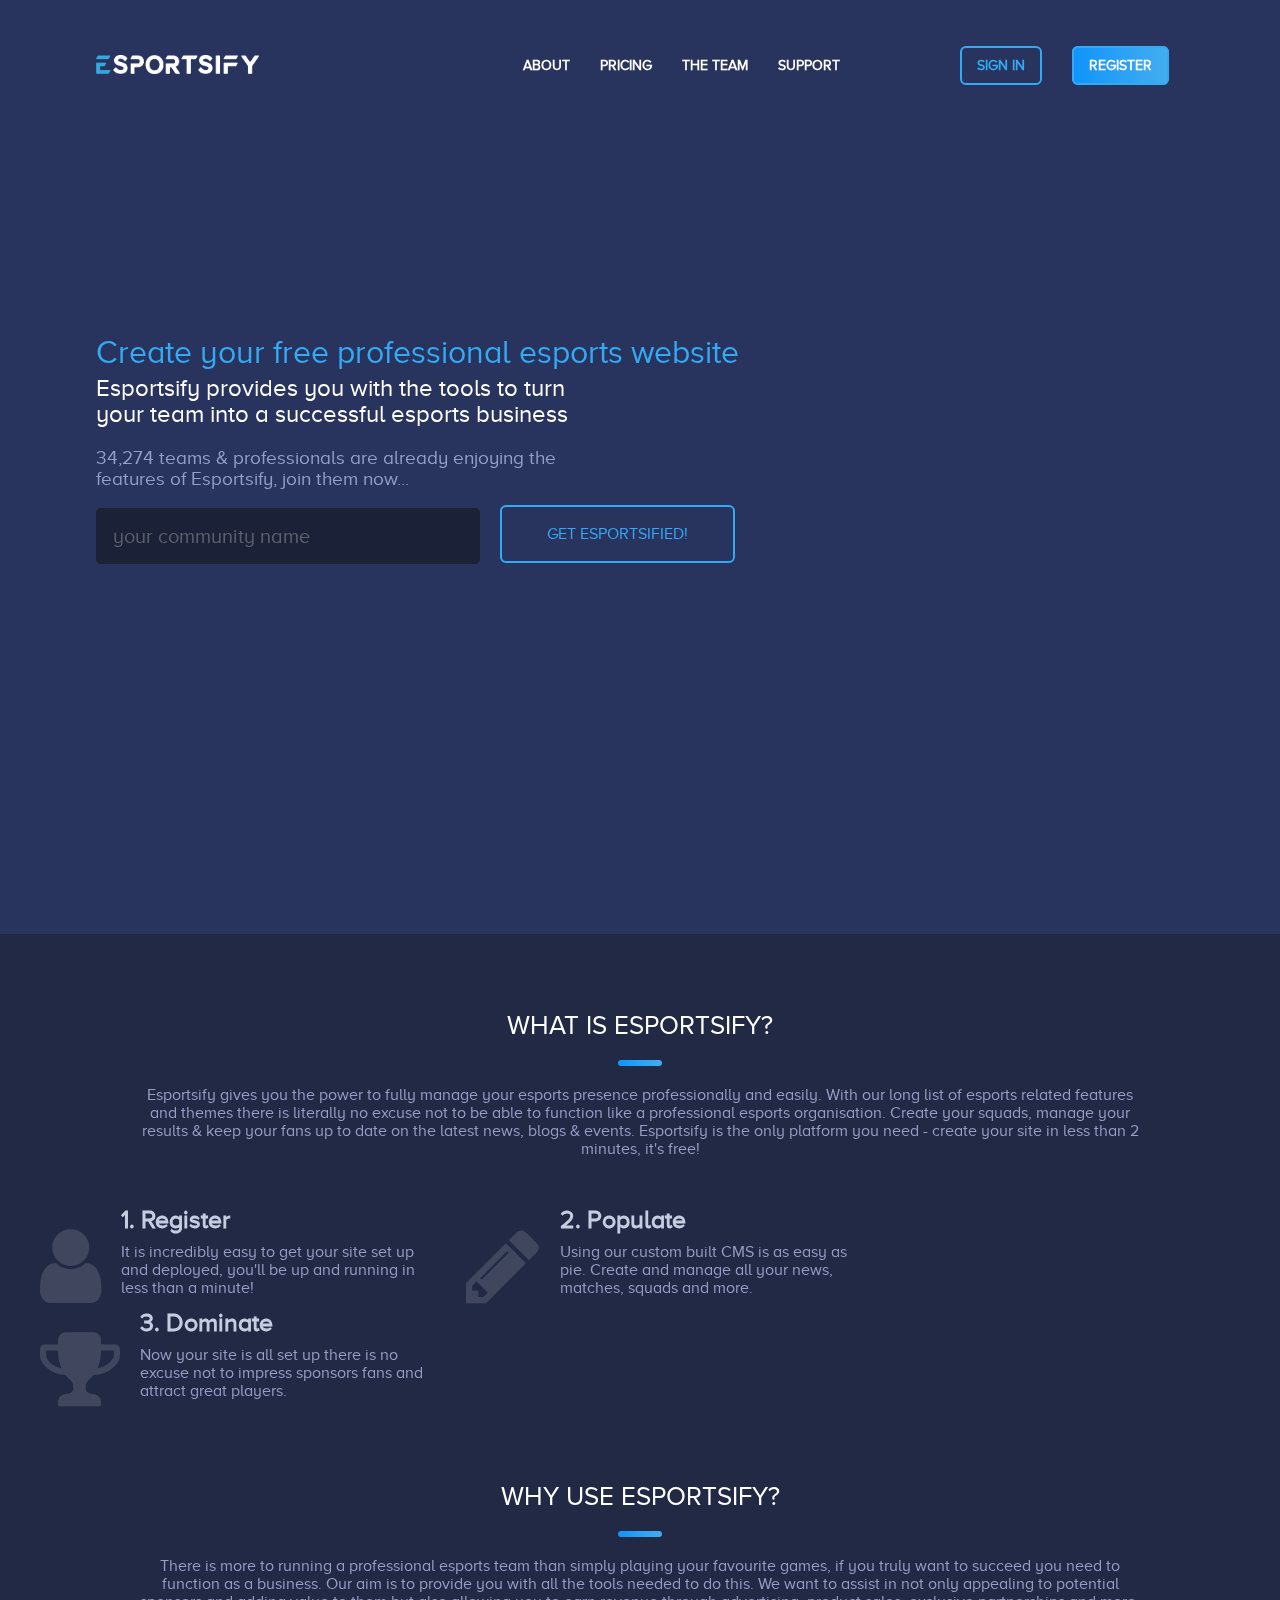
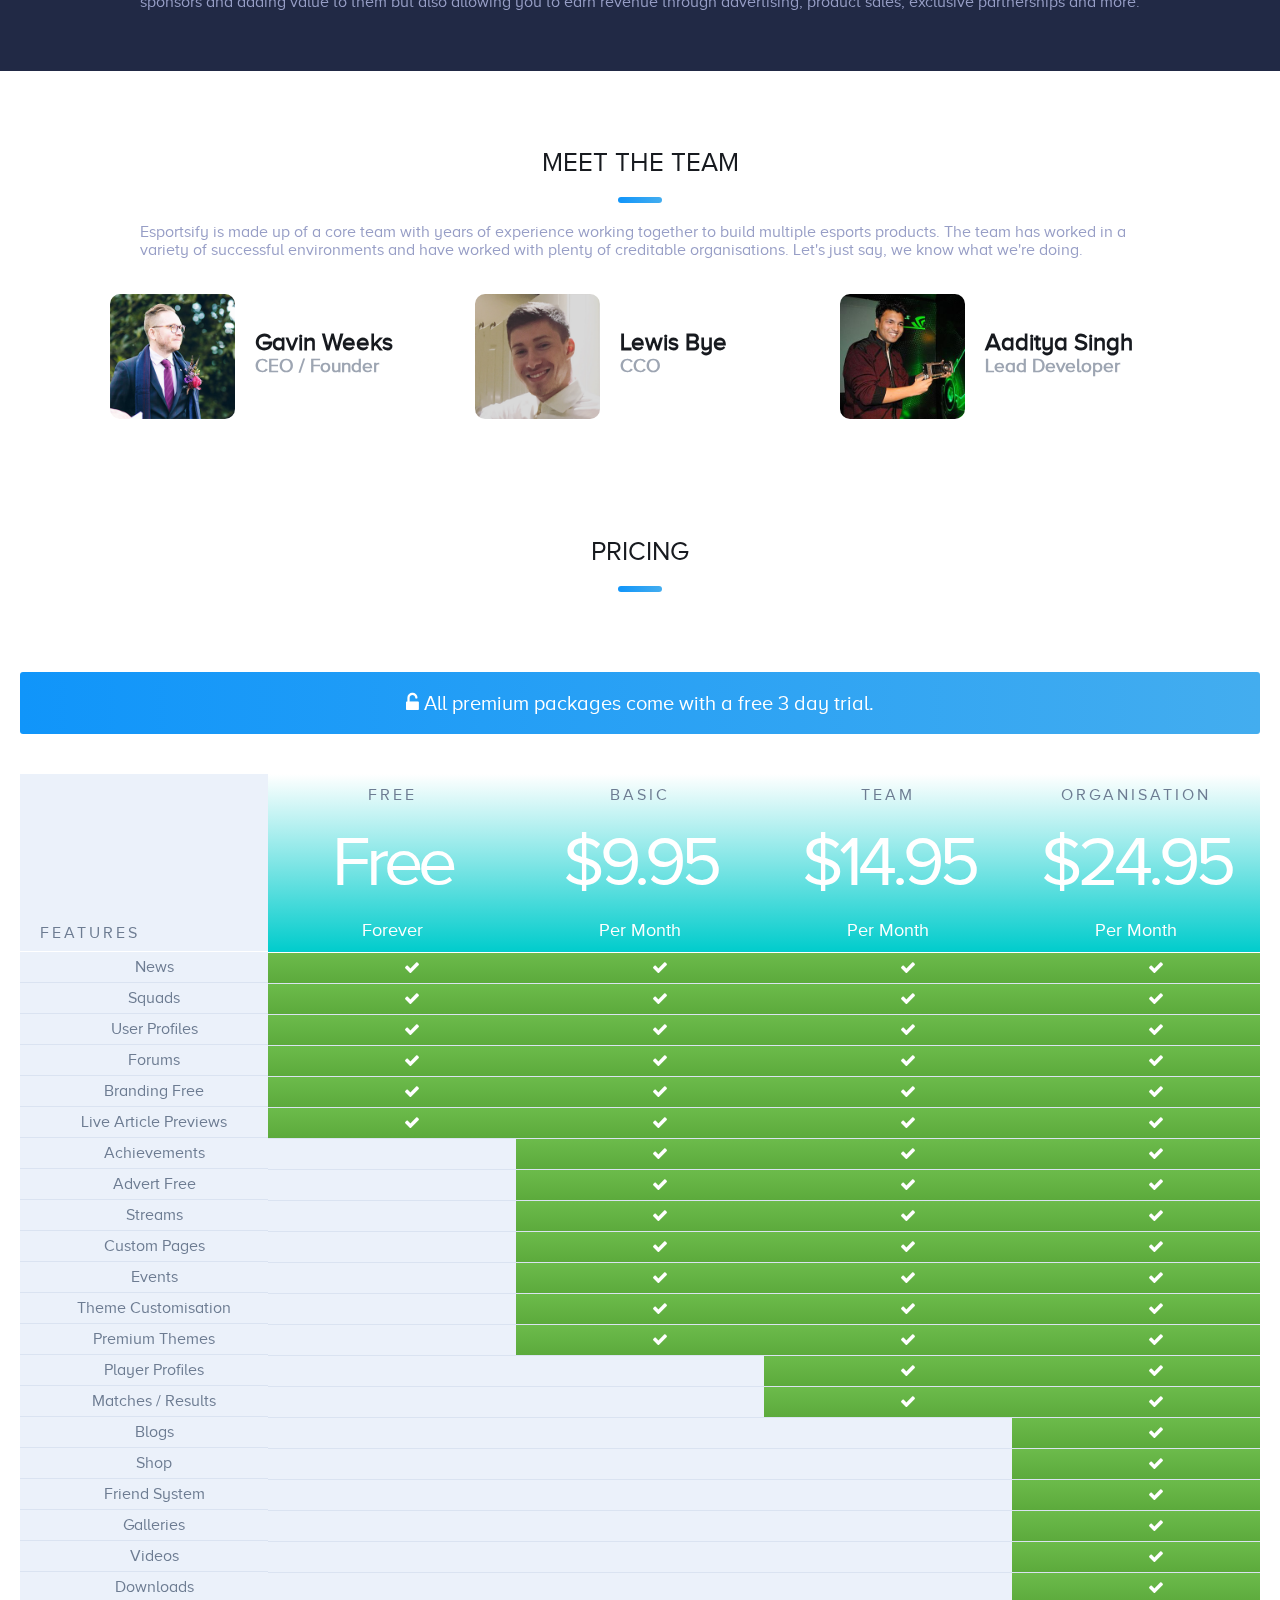
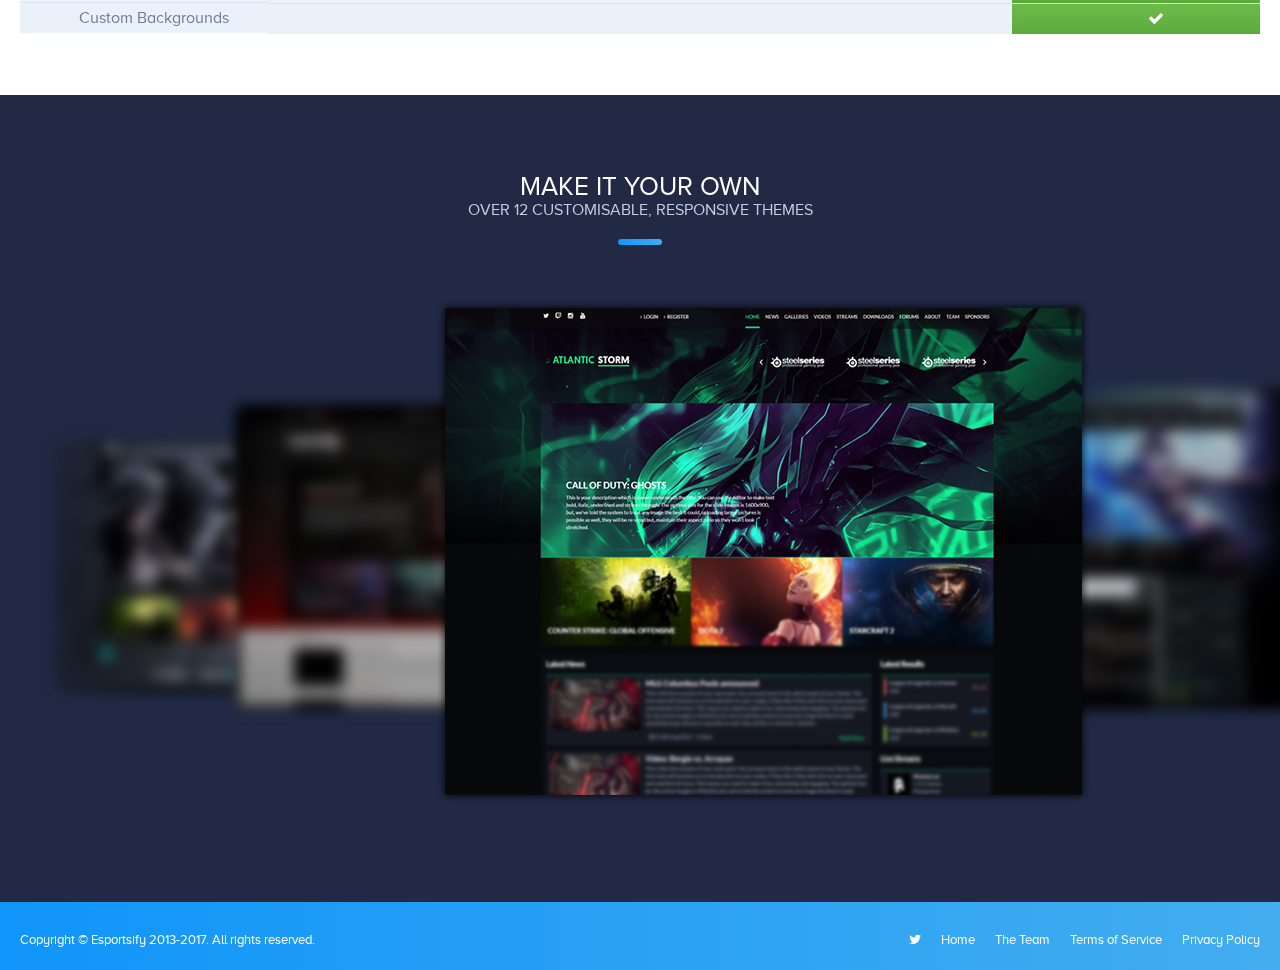
==== commit 1ecc6f6f: "pricing changes" ====
--- a/index.html
+++ b/index.html
@@ -126,113 +126,199 @@
 
       <span class="splitter"></span>
 
-      <div id="free-trial"><span class="fa-unlock-alt fa"></span> All premium packages come with a free 3 day trial.</div>
-
-
-
-
-
-
-
-
-
-
-      <div>
-
-
-<ul id="pricing-table">
-
-
-  <li class="features">
-    <div class="features-header">
-      <h3>Features</h3>
-    </div>
-    <div class="feature-list">
-      <ul>
-        <li>News</li>
-        <li>Squads</li>
-        <li>User Profiles</li>
-        <li>Forums</li>
-        <li>Branding Free</li>
-        <li>Live Article Previews</li>
-        <li>Achievements</li>
-        <li>Advert Free</li>
-        <li>Streams</li>
-        <li>Custom Pages</li>
-        <li>Events</li>
-        <li>Theme Customisation</li>
-        <li>Premium Themes</li>
-        <li>Player Profiles</li>
-        <li>Matches / Results</li>
-        <li>Blogs</li>
-        <li>Shop</li>
-        <li>Friend System</li>
-        <li>Galleries</li>
-        <li>Videos</li>
-        <li>Downloads</li>
-        <li>Custom Backgrounds</li>
-      </ul>
-    </div>
-  </li>
-
-
-  <li class="free-package">
-    <div class="features-header">
-      <h3>Free</h3>
-      <h4><span>Free</span></h4>
-      <h4>forever</h4>
-    </div>
-    <div class="feature-list" style="display: block">
-      <ul>
-        <li class="tick">
-          <span class="fa-check fa"></span>
-        </li>
-        <li>&nbsp;</li>
-        <li>&nbsp;</li>
-        <li>&nbsp;</li>
-        <li>&nbsp;</li>
-        <li>&nbsp;</li>
-        <li>&nbsp;</li>
-        <li>&nbsp;</li>
-        <li>&nbsp;</li>
-        <li>&nbsp;</li>
-        <li>&nbsp;</li>
-        <li>&nbsp;</li>
-        <li>&nbsp;</li>
-        <li>&nbsp;</li>
-        <li>&nbsp;</li>
-        <li>&nbsp;</li>
-        <li>&nbsp;</li>
-        <li>&nbsp;</li>
-        <li>&nbsp;</li>
-        <li>&nbsp;</li>
-        <li>&nbsp;</li>
-        <li>&nbsp;</li>
-      </ul>
-    </div>
-  </li>
-
-
-  <li>
-  </li>
-
-
-  <li>
-  </li>
-
-
-  <li>
-  </li>
-
-
-</ul>
+
+
+
+
+
+
+
+
+
+      <div class="price-wrapper clearfix">
+
+        <div id="free-trial"><span class="fa-unlock-alt fa"></span> All premium packages come with a free 3 day trial.</div>
+
+        <ul id="pricing-table">
+
+
+          <li class="features">
+            <div class="features-header">
+              <h3>Features</h3>
+            </div>
+            <div class="feature-list">
+              <ul>
+                <li>News</li>
+                <li>Squads</li>
+                <li>User Profiles</li>
+                <li>Forums</li>
+                <li>Branding Free</li>
+                <li>Live Article Previews</li>
+                <li>Achievements</li>
+                <li>Advert Free</li>
+                <li>Streams</li>
+                <li>Custom Pages</li>
+                <li>Events</li>
+                <li>Theme Customisation</li>
+                <li>Premium Themes</li>
+                <li>Player Profiles</li>
+                <li>Matches / Results</li>
+                <li>Blogs</li>
+                <li>Shop</li>
+                <li>Friend System</li>
+                <li>Galleries</li>
+                <li>Videos</li>
+                <li>Downloads</li>
+                <li>Custom Backgrounds</li>
+              </ul>
+            </div>
+          </li>
+
+
+          <li class="free-package">
+            <div class="features-header">
+              <h3>Free</h3>
+              <h4><span>Free</span></h4>
+              <h4>Forever</h4>
+            </div>
+            <div class="feature-list" style="display: block">
+              <ul>
+                <li class="tick"><span class="fa-check fa"></span></li>
+                <li class="tick"><span class="fa-check fa"></span></li>
+                <li class="tick"><span class="fa-check fa"></span></li>
+                <li class="tick"><span class="fa-check fa"></span></li>
+                <li class="tick"><span class="fa-check fa"></span></li>
+                <li class="tick"><span class="fa-check fa"></span></li>
+                <li>&nbsp;</li>
+                <li>&nbsp;</li>
+                <li>&nbsp;</li>
+                <li>&nbsp;</li>
+                <li>&nbsp;</li>
+                <li>&nbsp;</li>
+                <li>&nbsp;</li>
+                <li>&nbsp;</li>
+                <li>&nbsp;</li>
+                <li>&nbsp;</li>
+                <li>&nbsp;</li>
+                <li>&nbsp;</li>
+                <li>&nbsp;</li>
+                <li>&nbsp;</li>
+                <li>&nbsp;</li>
+                <li>&nbsp;</li>
+              </ul>
+            </div>
+          </li>
+
+          <li class="free-package">
+            <div class="features-header">
+              <h3>Basic</h3>
+              <h4><span>$9.95</span></h4>
+              <h4>Per Month</h4>
+            </div>
+            <div class="feature-list" style="display: block">
+              <ul>
+                <li class="tick"><span class="fa-check fa"></span></li>
+                <li class="tick"><span class="fa-check fa"></span></li>
+                <li class="tick"><span class="fa-check fa"></span></li>
+                <li class="tick"><span class="fa-check fa"></span></li>
+                <li class="tick"><span class="fa-check fa"></span></li>
+                <li class="tick"><span class="fa-check fa"></span></li>
+                <li class="tick"><span class="fa-check fa"></span></li>
+                <li class="tick"><span class="fa-check fa"></span></li>
+                <li class="tick"><span class="fa-check fa"></span></li>
+                <li class="tick"><span class="fa-check fa"></span></li>
+                <li class="tick"><span class="fa-check fa"></span></li>
+                <li class="tick"><span class="fa-check fa"></span></li>
+                <li class="tick"><span class="fa-check fa"></span></li>
+                <li>&nbsp;</li>
+                <li>&nbsp;</li>
+                <li>&nbsp;</li>
+                <li>&nbsp;</li>
+                <li>&nbsp;</li>
+                <li>&nbsp;</li>
+                <li>&nbsp;</li>
+                <li>&nbsp;</li>
+                <li>&nbsp;</li>
+              </ul>
+            </div>
+          </li>
+
+          <li class="free-package">
+            <div class="features-header">
+              <h3>Team</h3>
+              <h4><span>$14.95</span></h4>
+              <h4>Per Month</h4>
+            </div>
+            <div class="feature-list" style="display: block">
+              <ul>
+                <li class="tick"><span class="fa-check fa"></span></li>
+                <li class="tick"><span class="fa-check fa"></span></li>
+                <li class="tick"><span class="fa-check fa"></span></li>
+                <li class="tick"><span class="fa-check fa"></span></li>
+                <li class="tick"><span class="fa-check fa"></span></li>
+                <li class="tick"><span class="fa-check fa"></span></li>
+                <li class="tick"><span class="fa-check fa"></span></li>
+                <li class="tick"><span class="fa-check fa"></span></li>
+                <li class="tick"><span class="fa-check fa"></span></li>
+                <li class="tick"><span class="fa-check fa"></span></li>
+                <li class="tick"><span class="fa-check fa"></span></li>
+                <li class="tick"><span class="fa-check fa"></span></li>
+                <li class="tick"><span class="fa-check fa"></span></li>
+                <li class="tick"><span class="fa-check fa"></span></li>
+                <li class="tick"><span class="fa-check fa"></span></li>
+                <li>&nbsp;</li>
+                <li>&nbsp;</li>
+                <li>&nbsp;</li>
+                <li>&nbsp;</li>
+                <li>&nbsp;</li>
+                <li>&nbsp;</li>
+                <li>&nbsp;</li>
+              </ul>
+            </div>
+          </li>
+
+          <li class="free-package">
+            <div class="features-header">
+              <h3>Organisation</h3>
+              <h4><span>$24.95</span></h4>
+              <h4>Per Month</h4>
+            </div>
+            <div class="feature-list" style="display: block">
+              <ul>
+                <li class="tick"><span class="fa-check fa"></span></li>
+                <li class="tick"><span class="fa-check fa"></span></li>
+                <li class="tick"><span class="fa-check fa"></span></li>
+                <li class="tick"><span class="fa-check fa"></span></li>
+                <li class="tick"><span class="fa-check fa"></span></li>
+                <li class="tick"><span class="fa-check fa"></span></li>
+                <li class="tick"><span class="fa-check fa"></span></li>
+                <li class="tick"><span class="fa-check fa"></span></li>
+                <li class="tick"><span class="fa-check fa"></span></li>
+                <li class="tick"><span class="fa-check fa"></span></li>
+                <li class="tick"><span class="fa-check fa"></span></li>
+                <li class="tick"><span class="fa-check fa"></span></li>
+                <li class="tick"><span class="fa-check fa"></span></li>
+                <li class="tick"><span class="fa-check fa"></span></li>
+                <li class="tick"><span class="fa-check fa"></span></li>
+                <li class="tick"><span class="fa-check fa"></span></li>
+                <li class="tick"><span class="fa-check fa"></span></li>
+                <li class="tick"><span class="fa-check fa"></span></li>
+                <li class="tick"><span class="fa-check fa"></span></li>
+                <li class="tick"><span class="fa-check fa"></span></li>
+                <li class="tick"><span class="fa-check fa"></span></li>
+                <li class="tick"><span class="fa-check fa"></span></li>
+              </ul>
+            </div>
+          </li>
+
+
+
+        </ul>
 
 
 
 
       </div>
-
-
 
 
 
--- a/css/style.css
+++ b/css/style.css
@@ -266,6 +266,10 @@
 /* pricing */
 
 .price-container {
+  background-color: #fff;
+}
+
+.price-wrapper {
   max-width: 1240px;
   margin: 0 auto;
   padding: 60px 0;
@@ -273,7 +277,7 @@
 
 .price-container h1 {
   text-align: center;
-  color: #fff;
+  color: #171a1f;
   font-weight: 100;
   font-size: 26px;
 }
@@ -295,23 +299,16 @@
   margin: 0 auto;
 }
 
-#pricing-table > li {
+#pricing-table>li {
   float: left;
   width: 20%;
-  border-right: solid 1px #fff;
   text-align: center;
   box-sizing: border-box;
 }
 
 #pricing-table li.features .features-header {
-    padding-bottom: 0;
-    background: #ebf1fa;
-  }
-
-.features-header {
-  background-color: #ebf1fa;
-  padding: 40px 0;
-  border-bottom: solid 1px #fff;
+  padding-bottom: 0;
+  background: #ebf1fa;
 }
 
 .features-header h3 {
@@ -326,38 +323,41 @@
 }
 
 #pricing-table li.features .features-header h3 {
-    padding-top: 138px;
-    text-align: left;
-    text-indent: 20px;
-    margin-bottom: 10px;
-}
-
-.feature-list {
+  padding-top: 138px;
+  text-align: left;
+  text-indent: 20px;
+  margin-bottom: 10px;
+}
+
+.feature-list ul{
   text-align: left;
   text-indent: 20px;
   color: #2e343e;
   font-weight: 600;
-  opacity: .7;
   text-transform: uppercase;
   font-size: 10px;
   background: #dae3f1;
 }
 
 #pricing-table .feature-list li {
-    line-height: 30px;
-    background: #ebf1fa;
-    margin-bottom: 1px;
-    text-align: center;
-    padding: 0;
-    font-size: 17px;
-    color: #fff;
-    text-transform: none;
-    font-weight: 400;
+  line-height: 30px;
+  background: #ebf1fa;
+  margin-bottom: 1px;
+  text-align: center;
+  padding: 0;
+  font-size: 16px;
+  color: #6d7c92;
+  text-transform: none;
+  font-weight: 400;
+}
+
+#pricing-table ul {
+  padding: 0
 }
 
 #pricing-table li .features-header {
   position: relative;
-  background: #2e343e;
+  background-image: -webkit-gradient(linear, left bottom, left top, from(rgba(0, 204, 204, 1)), to(rgba(0, 0, 0, 0)));
   color: #fff;
   padding: 13px 0;
   overflow: hidden;
@@ -366,33 +366,33 @@
 }
 
 #pricing-table li h3 {
-    font-size: 16px;
-    font-weight: 500;
-    letter-spacing: 3px;
-    margin-bottom: 20px;
-    margin: 0 0 20px;
-    width: 100%;
-    line-height: 1;
-    text-transform: uppercase;
-    color: #6d7c92;
+  font-size: 16px;
+  font-weight: 500;
+  letter-spacing: 3px;
+  margin-bottom: 0px;
+  margin: 0 0 20px;
+  width: 100%;
+  line-height: 1;
+  text-transform: uppercase;
+  color: #6d7c92;
 }
 
 #pricing-table li h4 {
-    font-size: 18px;
-    font-weight: 500;
-    margin-bottom: 0;
-    line-height: 1;
+  font-size: 18px;
+  font-weight: 500;
+  margin-bottom: 0;
+  line-height: 1;
 }
 
 #pricing-table li h4 span {
-    font-size: 70px;
-    font-weight: 100;
-    letter-spacing: -5px;
+  font-size: 70px;
+  font-weight: 100;
+  letter-spacing: -5px;
 }
 
 #pricing-table .feature-list li.tick {
-    color: #fff;
-    background: #6abc3d;
+  color: #fff;
+  background-image: linear-gradient(to top, rgba(92, 170, 60, 1) 0%, rgba(108, 187, 75, 1) 100%);
 }
 
 /* Intro */
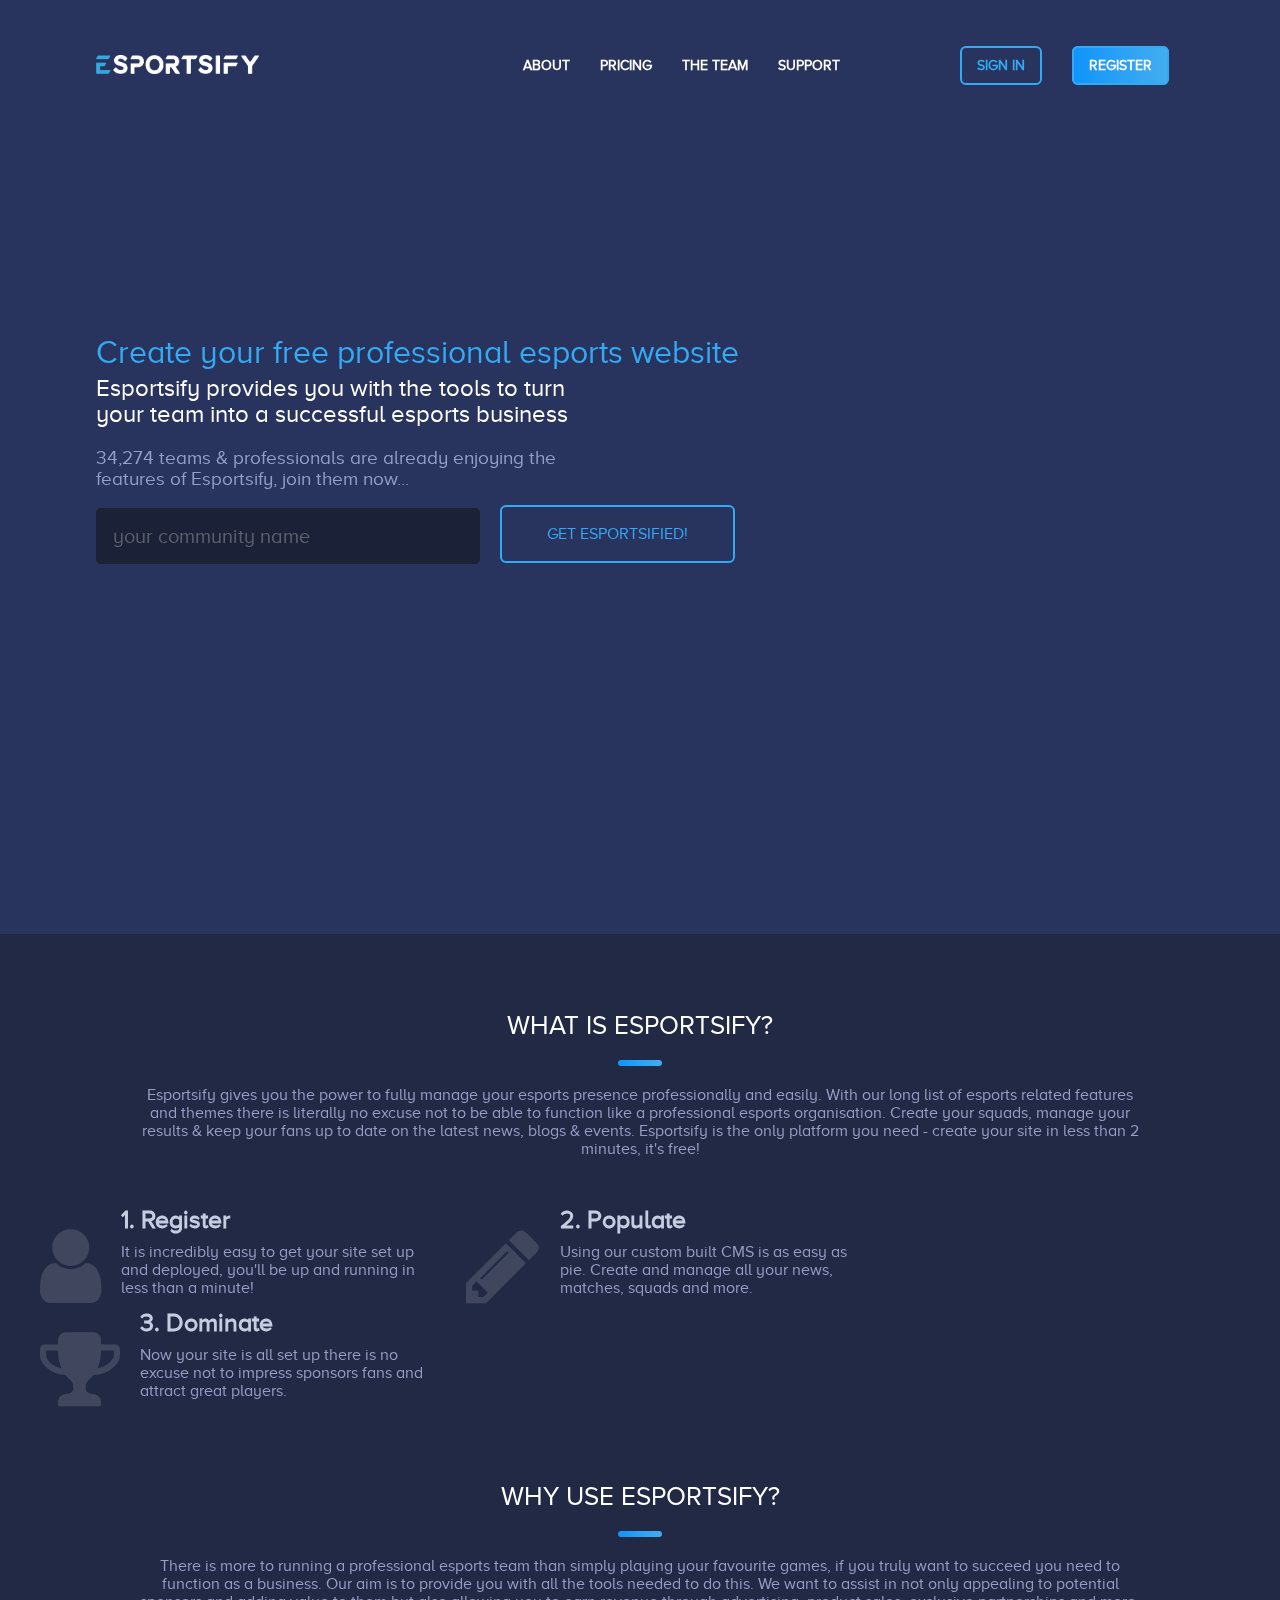
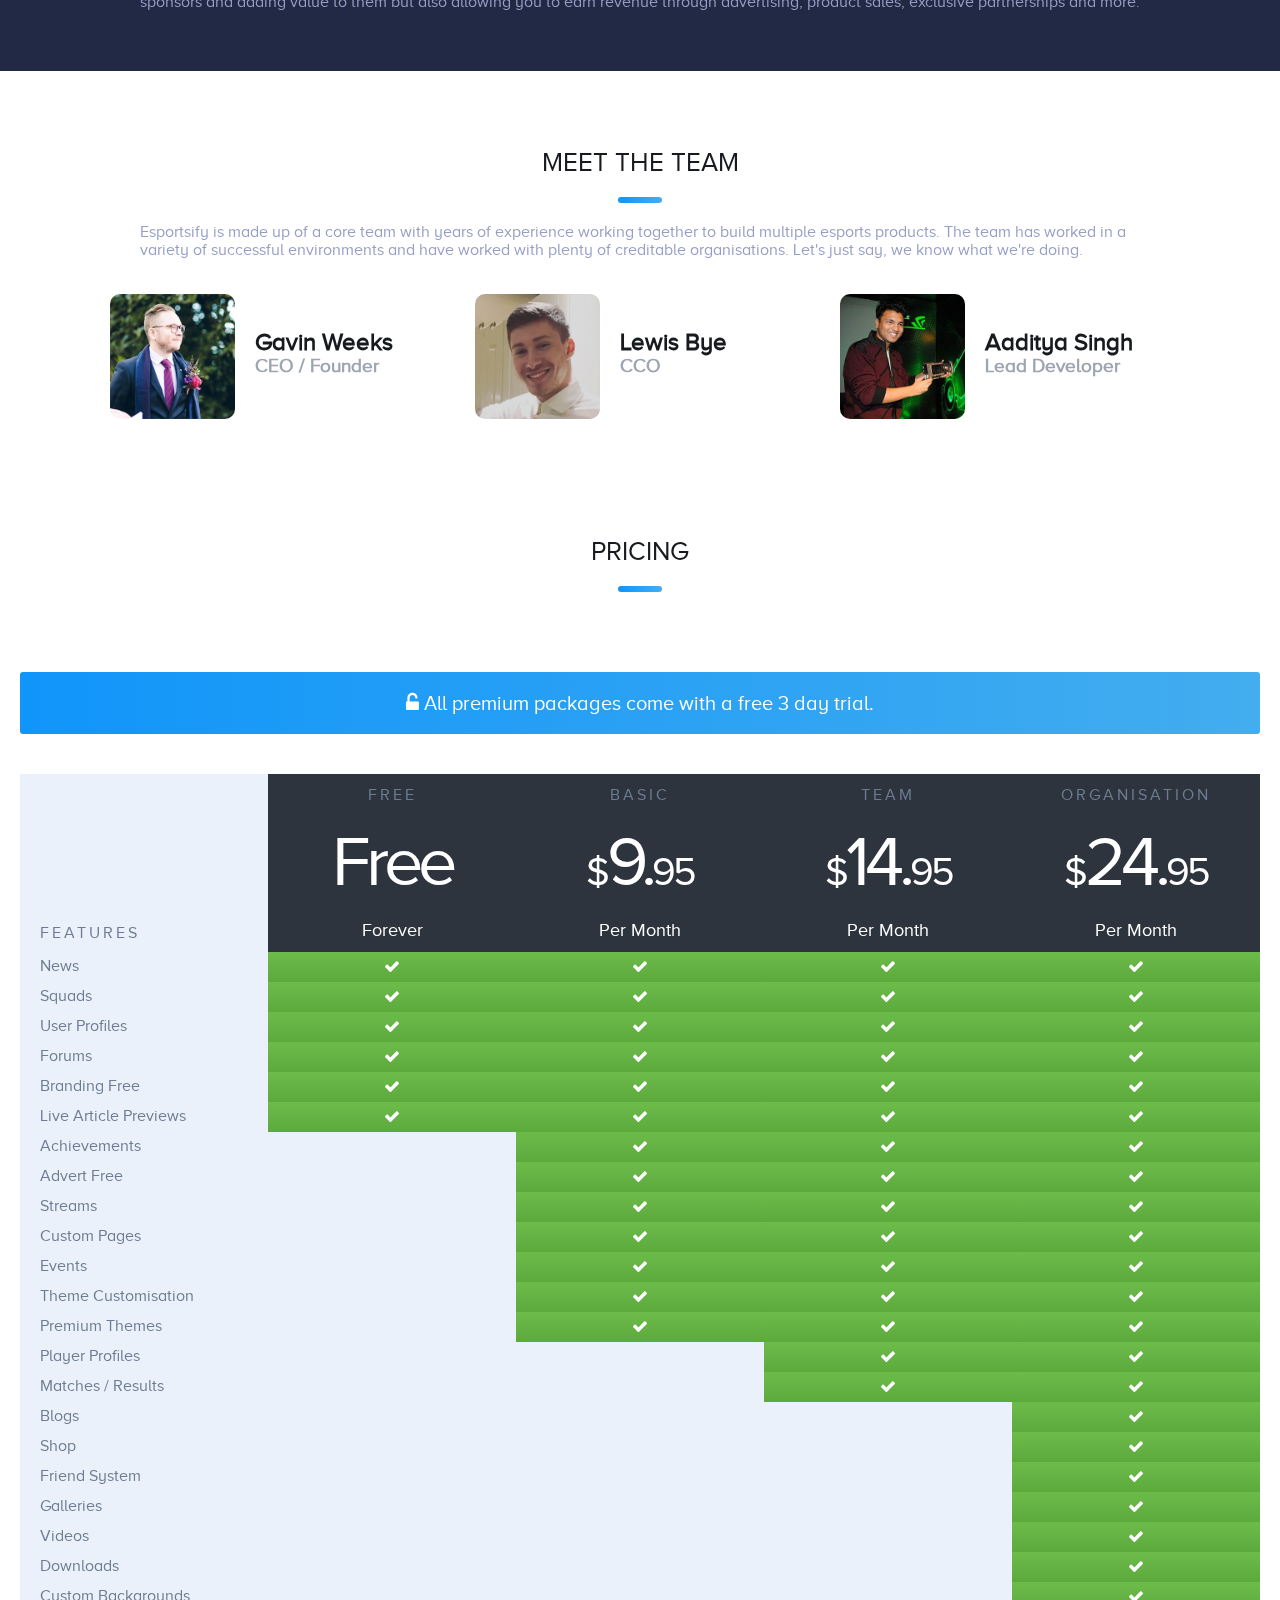
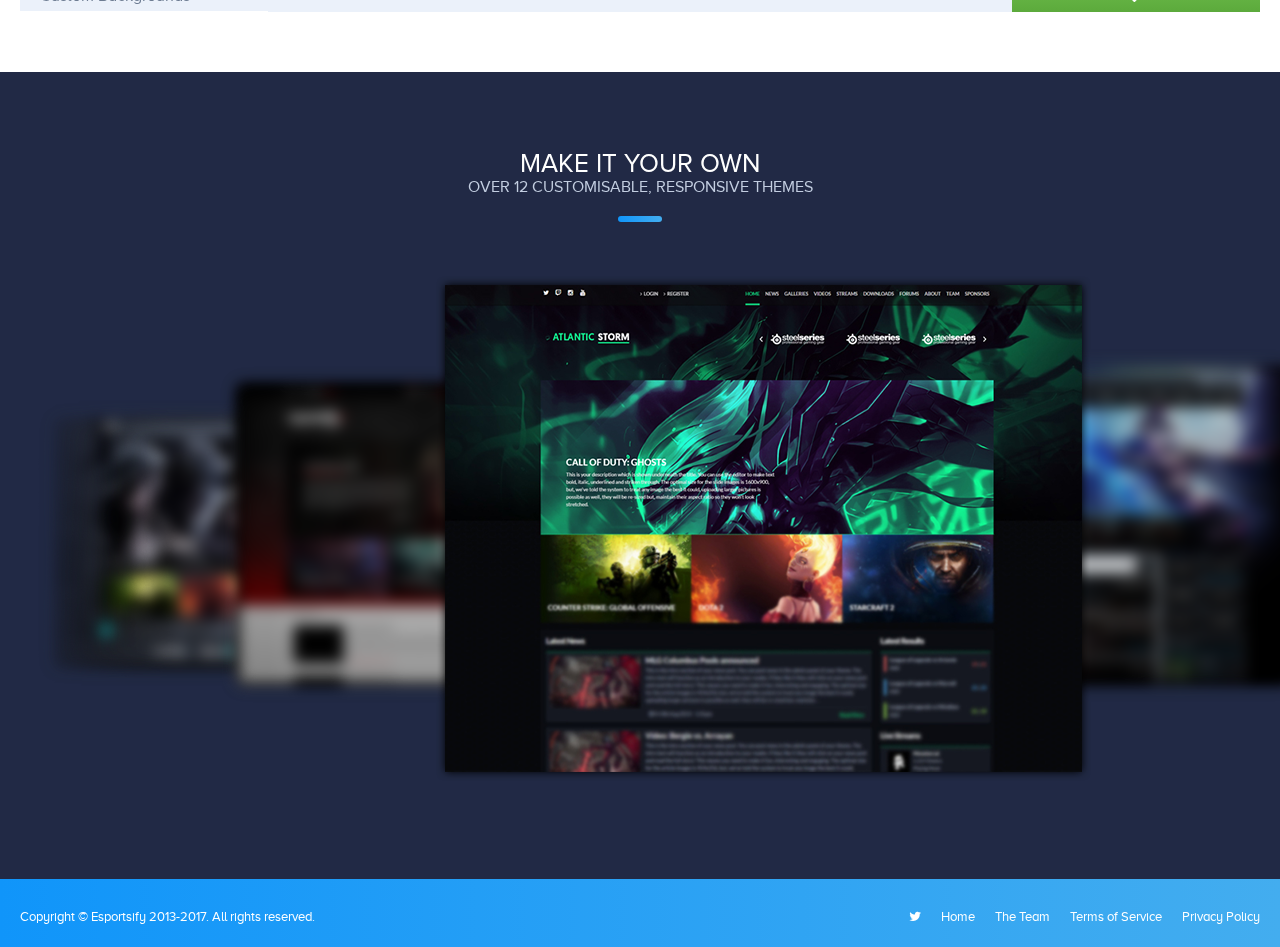
==== commit 914cca1e: "pricing table changes" ====
--- a/index.html
+++ b/index.html
@@ -212,7 +212,7 @@
           <li class="free-package">
             <div class="features-header">
               <h3>Basic</h3>
-              <h4><span>$9.95</span></h4>
+              <h4><span><span class="small-price">$</span>9.<span class="small-price">95</span></span></h4>
               <h4>Per Month</h4>
             </div>
             <div class="feature-list" style="display: block">
@@ -246,7 +246,7 @@
           <li class="free-package">
             <div class="features-header">
               <h3>Team</h3>
-              <h4><span>$14.95</span></h4>
+              <h4><span><span class="small-price">$</span>14.<span class="small-price">95</span></span></h4>
               <h4>Per Month</h4>
             </div>
             <div class="feature-list" style="display: block">
@@ -280,7 +280,7 @@
           <li class="free-package">
             <div class="features-header">
               <h3>Organisation</h3>
-              <h4><span>$24.95</span></h4>
+              <h4><span><span class="small-price">$</span>24.<span class="small-price">95</span></span></h4>
               <h4>Per Month</h4>
             </div>
             <div class="feature-list" style="display: block">
--- a/css/style.css
+++ b/css/style.css
@@ -311,6 +311,10 @@
   background: #ebf1fa;
 }
 
+.features ul li {
+  text-align: left;
+}
+
 .features-header h3 {
   font-size: 16px;
   font-weight: 500;
@@ -329,7 +333,7 @@
   margin-bottom: 10px;
 }
 
-.feature-list ul{
+.features .feature-list ul{
   text-align: left;
   text-indent: 20px;
   color: #2e343e;
@@ -340,15 +344,17 @@
 }
 
 #pricing-table .feature-list li {
-  line-height: 30px;
-  background: #ebf1fa;
-  margin-bottom: 1px;
-  text-align: center;
-  padding: 0;
-  font-size: 16px;
-  color: #6d7c92;
-  text-transform: none;
-  font-weight: 400;
+    line-height: 30px;
+    background: #ebf1fa;
+    padding: 0;
+    font-size: 16px;
+    color: #6d7c92;
+    text-transform: none;
+    font-weight: 400;
+}
+
+#pricing-table .free-package .feature-list li {
+  text-align:center
 }
 
 #pricing-table ul {
@@ -357,37 +363,41 @@
 
 #pricing-table li .features-header {
   position: relative;
-  background-image: -webkit-gradient(linear, left bottom, left top, from(rgba(0, 204, 204, 1)), to(rgba(0, 0, 0, 0)));
+  background-color: #2e343e;
   color: #fff;
   padding: 13px 0;
   overflow: hidden;
   width: 100%;
-  border-bottom: solid 1px #fff;
 }
 
 #pricing-table li h3 {
-  font-size: 16px;
-  font-weight: 500;
-  letter-spacing: 3px;
-  margin-bottom: 0px;
-  margin: 0 0 20px;
-  width: 100%;
-  line-height: 1;
-  text-transform: uppercase;
-  color: #6d7c92;
+    font-size: 16px;
+    font-weight: 500;
+    letter-spacing: 3px;
+    margin-bottom: 20px;
+    margin: 0 0 20px;
+    width: 100%;
+    line-height: 1;
+    text-transform: uppercase;
+    color: #6d7c92;
 }
 
 #pricing-table li h4 {
-  font-size: 18px;
-  font-weight: 500;
-  margin-bottom: 0;
-  line-height: 1;
+    font-size: 18px;
+    font-weight: 500;
+    margin-bottom: 0;
+    line-height: 1;
 }
 
 #pricing-table li h4 span {
-  font-size: 70px;
-  font-weight: 100;
-  letter-spacing: -5px;
+    font-size: 70px;
+    font-weight: 100;
+    letter-spacing: -5px;
+}
+
+#pricing-table li h4 .small-price {
+    font-size: 40px;
+    letter-spacing: -3px;
 }
 
 #pricing-table .feature-list li.tick {
